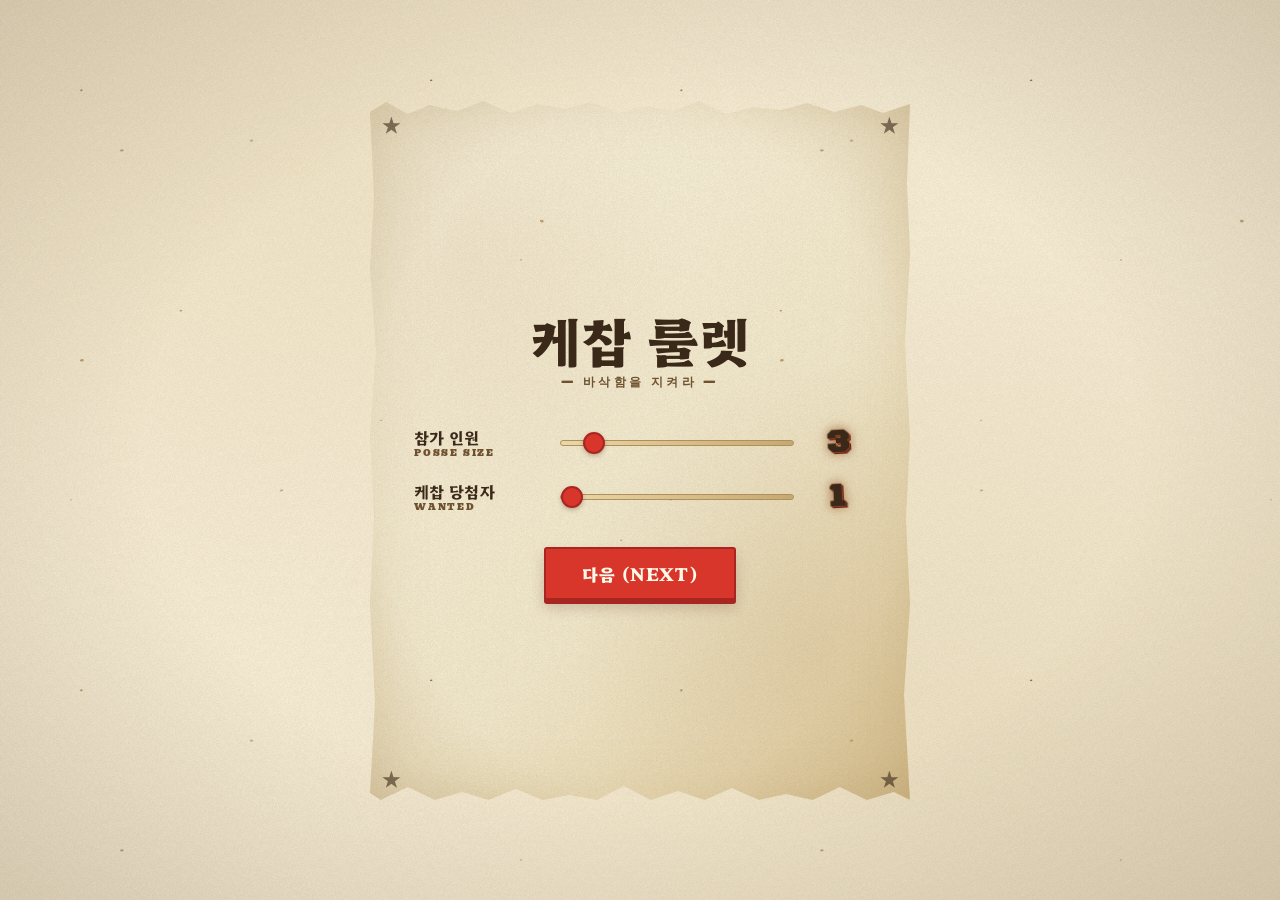
==== ketchup-roulette/index.html @ 36850fcb "Update tagline to 바삭함을 지켜라 Co-Authored-By: Claude Opus 4.7 (1M context) <noreply@anthropic.com>" ====
<!DOCTYPE html>
<html lang="ko">
<head>
<meta charset="UTF-8" />
<meta name="viewport" content="width=device-width, initial-scale=1.0" />
<title>케찹 룰렛</title>
<link rel="preconnect" href="https://fonts.googleapis.com">
<link rel="preconnect" href="https://fonts.gstatic.com" crossorigin>
<link href="https://fonts.googleapis.com/css2?family=Rye&family=Bevan&family=Black+Ops+One&family=Hahmlet:wght@500;600;700;800&family=Jua&display=swap" rel="stylesheet">
<link rel="stylesheet" href="style.css" />
</head>
<body>

<!-- 전체 화면 효과 오버레이 (어떤 화면에서든 위에 깔림) -->
<div class="bw-flash" id="bwFlash" aria-hidden="true"></div>
<div class="speed-lines" id="speedLines" aria-hidden="true"></div>
<div class="smoke-overlay" id="smokeOverlay" aria-hidden="true"></div>
<div class="dust-overlay" aria-hidden="true"></div>
<div class="sfx-text" id="sfxText" aria-hidden="true"></div>

<!-- 카메라 흔들림 wrapper -->
<div class="camera" id="camera">

<!-- ============== STAGE 1: TITLE / 설정 (식빵 안 보임) ============== -->
<section class="screen" id="screen-title" data-active="true">
  <div class="poster torn-poster">
    <div class="poster-corner tl">★</div>
    <div class="poster-corner tr">★</div>
    <div class="poster-corner bl">★</div>
    <div class="poster-corner br">★</div>

    <h1 class="brand-huge">케찹 룰렛</h1>
    <p class="title-tagline">— 바삭함을 지켜라 —</p>

    <div class="slider-row title-slider">
      <label>참가 인원<span class="en-sub">POSSE SIZE</span></label>
      <input type="range" id="countSlider" min="1" max="20" value="3" />
      <span class="count-value branded" id="countValue">3</span>
    </div>

    <div class="slider-row title-slider">
      <label>케찹 당첨자<span class="en-sub">WANTED</span></label>
      <input type="range" id="winnerSlider" min="1" max="20" value="1" />
      <span class="count-value branded" id="winnerValue">1</span>
    </div>

    <button class="next-btn" id="enterBtn">다음 (NEXT)</button>
  </div>
</section>

<!-- ============== STAGE 2: 멤버 엔트리 ============== -->
<section class="screen" id="screen-entry">
  <div class="poster torn-poster entry-poster">
    <div class="poster-corner tl">★</div>
    <div class="poster-corner tr">★</div>
    <div class="poster-corner bl">★</div>
    <div class="poster-corner br">★</div>

    <h2 class="brand">멤버 등록</h2>
    <p class="subtitle">— MEMBER ENTRY —</p>

    <!-- 멤버 슬롯 그리드 (식빵 형태 X, 깔끔한 슬롯) -->
    <div class="member-grid" id="memberGrid"></div>

    <!-- 격발 방식 토글 -->
    <div class="fire-mode">
      <div class="fire-mode-label">격발 방식</div>
      <div class="fire-mode-toggle" role="tablist">
        <button class="fire-mode-btn active" data-mode="single" role="tab" aria-selected="true">개별 격발</button>
        <button class="fire-mode-btn" data-mode="bulk" role="tab" aria-selected="false">일괄 격발</button>
      </div>
    </div>

    <div class="entry-actions">
      <button class="ghost-btn" id="backToTitleBtn">이전</button>
      <button class="bake-btn" id="bakeBtn">굽기 (SHOWDOWN)</button>
    </div>
  </div>
</section>

<!-- ============== SCREEN 2: READY (레버 줌인) ============== -->
<section class="screen" id="screen-ready">
  <div class="big-cue ready" id="readyCue">READY...</div>
  <div class="zoom-stage" id="readyStage">
    <div class="toaster-zoom" id="toasterZoom"></div>
  </div>
</section>

<!-- ============== SCREEN 3: GO/DRAW ============== -->
<section class="screen" id="screen-go">
  <div class="big-cue draw" id="goCue">DRAW!</div>
</section>

<!-- ============== SCREEN 4: ACTION (POV 결투) ============== -->
<section class="screen" id="screen-action">
  <!-- 카메라 wrapper: perspective + 횡이동 -->
  <div class="action-camera">
    <div class="action-scene" id="actionScene">
      <!-- 토스터 BACK 레이어 (슬롯 어두운 안쪽만, z-index 1) -->
      <div class="big-toaster-back" id="bigToasterBack"></div>
      <!-- 식빵 popup들 (z-index 2) -->
      <div class="bread-popups" id="breadPopups"></div>
      <!-- 토스터 FRONT 레이어 (본체+슬롯 hole, z-index 3) -->
      <div class="big-toaster-front" id="bigToasterFront"></div>
    </div>
  </div>

  <!-- 케찹총 (화면 하단 중앙 고정, 위로 사격) -->
  <div class="ketchup-fixed" id="ketchupFixed"></div>

  <!-- 발사 버튼 (우하단), 카운터 (좌하단) -->
  <button class="fire-btn" id="fireBtn">FIRE</button>
  <div class="action-counter" id="actionCounter">0 / 3</div>
</section>

<!-- ============== SCREEN 5: WANTED 포스터 ============== -->
<section class="screen" id="screen-result">
  <div class="wanted-poster torn-poster">
    <div class="poster-corner tl">★</div>
    <div class="poster-corner tr">★</div>
    <div class="poster-corner bl">★</div>
    <div class="poster-corner br">★</div>

    <h2 class="wanted-title">WANTED</h2>
    <p class="wanted-tagline">DEAD OR ALIVE</p>
    <div class="poster-star">★</div>

    <!-- 당첨자 빈티지 액자 -->
    <div class="winners-frame">
      <ul class="winner-list" id="winnerList"></ul>
    </div>

    <hr class="poster-line" />
    <p class="wanted-subtagline">ARMED AND COVERED IN KETCHUP</p>
    <hr class="poster-line" />

    <!-- 거대 REWARD -->
    <div class="reward-block">
      <div class="reward-amount">$1 BREAD</div>
      <div class="reward-label">CASH REWARD</div>
    </div>

    <p class="poster-foot">FOR THE CRIME OF BEING DELICIOUS</p>
  </div>

  <button class="restart-stamp" id="restartBtn">한 판 더</button>
</section>

</div><!-- /.camera -->

<script src="app.js"></script>
</body>
</html>
---- ketchup-roulette/style.css ----
/* =========================================================
   케찹 룰렛 — High Noon / 서부극 시네마틱
   ========================================================= */

:root {
  /* 밝은 빈티지 크림 팔레트 (Bright Vintage) */
  --paper:        #faf2dc;     /* 메인 배경 — 밝은 크림 */
  --paper-light:  #fdf8e7;     /* 카드 안쪽 더 밝게 */
  --paper-deep:   #ead7a8;     /* 종이 그림자 톤 */
  --paper-shadow: #c5a972;
  --paper-edge:   #b09058;

  --kraft:        #b08a52;
  --kraft-deep:   #7a5530;

  --ink:          #3a2818;     /* 진한 다크브라운 (타이포) */
  --ink-soft:     #6e5230;
  --ink-faded:    #9a8458;

  /* 녹슨 무쇠 (좀 더 밝게) */
  --iron:         #3a2a18;
  --iron-mid:     #5a4225;
  --iron-light:   #7a5e38;
  --iron-shine:   #a48648;
  --rust:         #b86528;
  --rust-deep:    #7e3e14;

  /* 케찹 — 선명한 살짝 바랜 빨강 */
  --ketchup:      #d8362a;
  --ketchup-deep: #a82622;
  --ketchup-shine:#e8483c;

  /* 그림자 / 라디우스 */
  --shadow:       0 14px 32px rgba(60, 40, 20, 0.28);
  --shadow-soft:  0 6px 14px rgba(60, 40, 20, 0.18);
  --radius:       6px;
}

* { box-sizing: border-box; }

html, body {
  margin: 0;
  padding: 0;
  height: 100%;
  background: var(--paper);
  color: var(--ink);
  font-family: "Hahmlet", "Bevan", "Jua", serif;
  font-weight: 600;
  overflow: hidden;
}
button { font-family: inherit; cursor: pointer; }
input  { font-family: inherit; }

/* =========================================================
   배경 — 빛바랜 종이 + 먼지 텍스처
   ========================================================= */

/* 배경 — 부드러운 미색 종이결 (노이즈 톤다운) */
body::before {
  content: '';
  position: fixed;
  inset: 0;
  pointer-events: none;
  z-index: 0;
  background-image:
    /* 부드러운 코너 색조 (살짝 따뜻한 그라디언트) */
    radial-gradient(ellipse at 25% 20%, rgba(196, 162, 100, 0.10) 0%, transparent 45%),
    radial-gradient(ellipse at 75% 80%, rgba(176, 140, 78, 0.12) 0%, transparent 50%),
    /* fine grain (아주 미세) */
    url("data:image/svg+xml;utf8,<svg xmlns='http://www.w3.org/2000/svg' viewBox='0 0 360 360'><filter id='n'><feTurbulence type='fractalNoise' baseFrequency='1.6' numOctaves='2' stitchTiles='stitch' seed='3'/><feColorMatrix values='0 0 0 0 0.30   0 0 0 0 0.22   0 0 0 0 0.10   0 0 0 0.18 0'/></filter><rect width='100%' height='100%' filter='url(%23n)'/></svg>");
  background-size: auto, auto, 360px 360px;
  opacity: 1;
  mix-blend-mode: multiply;
}


/* 비네팅 (모서리 살짝 어둠 — 부드럽게) */
body::after {
  content: '';
  position: fixed;
  inset: 0;
  pointer-events: none;
  z-index: 9997;
  background:
    radial-gradient(ellipse at center, transparent 55%, rgba(80, 55, 25, 0.18) 100%);
}

/* 먼지 입자 — 작고 듬성듬성, 유기적 곡선 블롭 */
/* 1차 레이어: 미세 입자 (총 7개, 블롭 ~2-3px 폭) */
.dust-overlay {
  position: fixed;
  inset: 0;
  pointer-events: none;
  z-index: 9996;
  background-image:
    url("data:image/svg+xml;utf8,<svg xmlns='http://www.w3.org/2000/svg' viewBox='0 0 600 600'><path d='M80,90 Q81.5,89 82.5,89.5 Q83,91 81.5,91.5 Q80,91 80,90 Z' fill='%23a07a3e' opacity='0.78'/><path d='M250,140 Q252,139 253.5,140.5 Q252.5,142 250.5,141.5 Q249,141 250,140 Z' fill='%238a6f3a' opacity='0.45'/><path d='M180,310 Q181.5,309.5 182.5,310.5 Q181.5,312 180,311.5 Q179,311 180,310 Z' fill='%23a07a3e' opacity='0.62'/><path d='M430,80 Q431.5,79 432.5,80 Q432,81.5 430.5,81 Q429.5,80.5 430,80 Z' fill='%237a5530' opacity='0.85'/><path d='M380,420 Q381.5,419 382.5,420 Q382,421.5 380.5,421 Q379,420.5 380,420 Z' fill='%238a6f3a' opacity='0.35'/><path d='M520,260 Q521,259 522,259.5 Q521.5,261 520.5,260.5 Q519.5,260 520,260 Z' fill='%23a07a3e' opacity='0.7'/><path d='M70,500 Q71,499 72,499.5 Q71.5,500.5 70.5,500.5 Q70,500 70,500 Z' fill='%237a5530' opacity='0.55'/></svg>");
  background-size: 600px 600px;
  opacity: 1;
  animation: dustDrift 28s linear infinite;
}
@keyframes dustDrift {
  from { background-position: 0 0; }
  to   { background-position: 600px 320px; }
}

/* 2차 레이어 — 살짝 큰 조각, 느리게 다른 방향 (총 5개, ~3-4px 폭) */
.dust-overlay::after {
  content: '';
  position: absolute;
  inset: 0;
  background-image:
    url("data:image/svg+xml;utf8,<svg xmlns='http://www.w3.org/2000/svg' viewBox='0 0 700 700'><path d='M120,150 Q122,148.5 124,150 Q123,152 121,151.5 Q120,151 120,150 Z' fill='%237a5530' opacity='0.5'/><path d='M540,220 Q542.5,219 544,221 Q543,223 541,222.5 Q539.5,221 540,220 Z' fill='%23a07a3e' opacity='0.7'/><path d='M280,490 Q282,488.5 283.5,490 Q282.5,492 280.5,491.5 Q279,491 280,490 Z' fill='%237a5530' opacity='0.4'/><path d='M620,540 Q621.5,539 622.5,540 Q622,541 620.5,541 Q620,540.5 620,540 Z' fill='%238a6f3a' opacity='0.6'/><path d='M80,360 Q82,358 84,360 Q83,362 81,361.5 Q79.5,360.5 80,360 Z' fill='%23a07a3e' opacity='0.78'/></svg>");
  background-size: 700px 700px;
  animation: dustDriftSlow 50s linear infinite;
  opacity: 0.9;
}
@keyframes dustDriftSlow {
  from { background-position: 0 0; }
  to   { background-position: -700px 420px; }
}

/* =========================================================
   카메라 흔들림 wrapper
   ========================================================= */
.camera {
  position: fixed;
  inset: 0;
  z-index: 1;
  overflow-y: auto;       /* 콘텐츠 길어지면 카메라 안에서 세로 스크롤 */
  overflow-x: hidden;
}
.camera.shake { animation: cameraShake 0.4s cubic-bezier(.36,.07,.19,.97); }
.camera.shake-strong { animation: cameraShake 0.7s cubic-bezier(.36,.07,.19,.97); }
@keyframes cameraShake {
  10%, 90% { transform: translate(-2px, 1px); }
  20%, 80% { transform: translate(4px, -2px); }
  30%, 50%, 70% { transform: translate(-8px, 2px); }
  40%, 60% { transform: translate(8px, -2px); }
}

/* =========================================================
   화면 효과 오버레이 — 흑백 플래시, 집중선, 연기
   ========================================================= */

/* 흑백 필터 (식빵 퓽 시 잠깐) */
.bw-flash {
  position: fixed;
  inset: 0;
  pointer-events: none;
  z-index: 9995;
  background: rgba(40, 25, 10, 0.0);
  backdrop-filter: saturate(1) contrast(1);
  transition: backdrop-filter .15s ease;
}
.bw-flash.active {
  backdrop-filter: saturate(0) contrast(1.4) brightness(0.85);
}

/* 집중선 (manga speed lines) */
.speed-lines {
  position: fixed;
  inset: 0;
  pointer-events: none;
  z-index: 9990;
  opacity: 0;
  background:
    repeating-conic-gradient(
      from 0deg at 50% 50%,
      rgba(40, 25, 10, 0.85) 0deg,
      rgba(40, 25, 10, 0.85) 1deg,
      transparent 1deg,
      transparent 8deg,
      rgba(40, 25, 10, 0.6) 8deg,
      rgba(40, 25, 10, 0.6) 9deg,
      transparent 9deg,
      transparent 16deg
    );
  -webkit-mask-image: radial-gradient(ellipse at center, transparent 22%, black 50%);
          mask-image: radial-gradient(ellipse at center, transparent 22%, black 50%);
}
.speed-lines.fire {
  animation: speedLinesFlash .35s ease-out;
}
@keyframes speedLinesFlash {
  0%   { opacity: 0; transform: scale(0.95); }
  20%  { opacity: 1; transform: scale(1); }
  100% { opacity: 0; transform: scale(1.05); }
}

/* SFX 텍스트 — 만화적 효과음 (한글/영문 둘 다) */
.sfx-text {
  position: fixed;
  top: 38%;
  left: 50%;
  transform: translate(-50%, -50%) scale(0) rotate(-12deg);
  font-family: "Hahmlet", "Bevan", "Rye", serif;
  font-weight: 900;
  font-size: 110px;
  color: var(--ketchup);
  text-shadow:
    4px 4px 0 var(--ink),
    8px 8px 0 var(--ketchup-deep);
  letter-spacing: 0.04em;
  z-index: 9994;
  pointer-events: none;
  opacity: 0;
  white-space: nowrap;
}
.sfx-text.fire {
  animation: sfxPop 0.8s cubic-bezier(.4, 1.6, .5, 1);
}
@keyframes sfxPop {
  0%   { opacity: 0; transform: translate(-50%, -50%) scale(0)   rotate(-15deg); }
  20%  { opacity: 1; transform: translate(-50%, -50%) scale(1.3) rotate(4deg); }
  60%  { opacity: 1; transform: translate(-50%, -50%) scale(1)   rotate(-2deg); }
  100% { opacity: 0; transform: translate(-50%, -50%) scale(1.2) rotate(2deg); }
}

/* 연기 (총구 발사 시) */
.smoke-overlay {
  position: fixed;
  top: 18%;
  left: 50%;
  width: 400px;
  height: 200px;
  margin-left: -200px;
  pointer-events: none;
  z-index: 9989;
  opacity: 0;
}
.smoke-overlay.fire {
  animation: smokeAnim 1.4s ease-out;
}
@keyframes smokeAnim {
  0%   { opacity: 0; transform: scale(0.4) translateY(0); filter: blur(2px); }
  20%  { opacity: 0.9; transform: scale(1) translateY(-10px); filter: blur(8px); }
  100% { opacity: 0; transform: scale(1.6) translateY(-60px); filter: blur(20px); }
}
.smoke-overlay::before,
.smoke-overlay::after {
  content: '';
  position: absolute;
  border-radius: 50%;
  background: radial-gradient(circle, rgba(232, 220, 195, 0.95) 0%, rgba(180, 160, 130, 0.6) 50%, transparent 75%);
}
.smoke-overlay::before {
  width: 220px; height: 160px;
  top: 10px; left: 80px;
}
.smoke-overlay::after {
  width: 180px; height: 140px;
  top: 30px; left: 20px;
  background: radial-gradient(circle, rgba(220, 205, 175, 0.8) 0%, rgba(160, 140, 110, 0.4) 50%, transparent 75%);
}

/* =========================================================
   화면 전환
   ========================================================= */
.screen {
  position: relative;
  min-height: 100%;
  width: 100%;
  display: none;
  flex-direction: column;
  align-items: center;
  justify-content: center;
  padding: 24px 16px;
  box-sizing: border-box;
}
.screen[data-active="true"] { display: flex; }

/* =========================================================
   TITLE 화면 — 밝은 빈티지 포스터 (3:4)
   ========================================================= */
.brand-huge {
  margin: 0 0 6px;
  font-family: "Hahmlet", "Bevan", "Rye", serif;
  font-weight: 800;
  font-size: clamp(36px, 7vw, 54px);
  letter-spacing: 0.02em;
  line-height: 1;
  color: var(--ink);
  text-align: center;
  text-transform: uppercase;
}
.title-tagline {
  margin: 0 0 32px;
  font-family: "Bevan", serif;
  font-size: 12px;
  letter-spacing: 0.3em;
  color: var(--ink-soft);
  text-align: center;
}
.title-slider {
  margin: 0 0 18px;
}

/* NEXT 버튼 (작고 심플) */
.next-btn {
  align-self: center;
  margin-top: 16px;
  background: var(--ketchup);
  color: #fdf8e7;
  border: 2px solid var(--ketchup-deep);
  border-radius: 3px;
  padding: 12px 36px;
  font-family: "Hahmlet", "Bevan", serif;
  font-weight: 800;
  font-size: 17px;
  letter-spacing: 0.08em;
  cursor: pointer;
  box-shadow:
    0 4px 0 var(--ketchup-deep),
    0 8px 14px rgba(80, 30, 20, 0.2);
  transition: transform .08s ease, box-shadow .08s ease;
}
.next-btn:hover { background: var(--ketchup-shine); }
.next-btn:active {
  transform: translateY(3px);
  box-shadow: 0 1px 0 var(--ketchup-deep), 0 2px 6px rgba(80, 30, 20, 0.3);
}

/* =========================================================
   포스터 카드 — 밝은 미색, 3:4 비율, 부드러운 종이결
   ========================================================= */
.poster,
.setup-card,
.wanted-poster {
  position: relative;
  /* 3:4 세로 비율 — 모바일/데스크톱 모두 비례 유지 */
  width: clamp(300px, 90vw, 540px);
  min-height: clamp(420px, 80vh, 700px);
  display: flex;
  flex-direction: column;
  justify-content: center;
  background:
    /* 가장자리 살짝 어둠 (vignette) */
    radial-gradient(ellipse at center, transparent 70%, rgba(150, 110, 50, 0.18) 100%),
    /* 종이 얼룩 (아주 부드럽게) */
    radial-gradient(ellipse at 18% 22%, rgba(176, 140, 78, 0.10) 0%, transparent 35%),
    radial-gradient(ellipse at 82% 78%, rgba(150, 110, 50, 0.12) 0%, transparent 38%),
    /* fine grain (아주 미세) */
    url("data:image/svg+xml;utf8,<svg xmlns='http://www.w3.org/2000/svg' viewBox='0 0 320 320'><filter id='n'><feTurbulence type='fractalNoise' baseFrequency='1.8' numOctaves='2' stitchTiles='stitch' seed='5'/><feColorMatrix values='0 0 0 0 0.30   0 0 0 0 0.22   0 0 0 0 0.10   0 0 0 0.22 0'/></filter><rect width='100%' height='100%' filter='url(%23n)'/></svg>"),
    /* 종이 베이스 — 밝은 크림 */
    linear-gradient(135deg, #fdf8e7 0%, #f5ecd0 60%, #e8d4a8 100%);
  background-size: auto, auto, auto, 320px 320px, auto;
  border: 3px double var(--paper-edge);
  border-radius: 3px;
  padding: 56px 44px 44px;  /* 여백 확장: 시각적 밀도 낮춤 */
  box-shadow:
    var(--shadow),
    inset 0 0 60px rgba(176, 144, 88, 0.18);
}

/* 찢어진 종이 모서리 — 위·아래·옆 모두 불규칙한 큰 zigzag */
.torn-poster {
  clip-path: polygon(
    /* 위 — 5~14px 불규칙 */
    0 12px, 3% 2px, 7% 14px, 11% 5px, 16% 11px, 21% 1px, 26% 13px, 31% 4px, 36% 9px, 41% 2px, 46% 13px, 51% 6px, 56% 11px, 61% 1px, 66% 14px, 71% 7px, 76% 10px, 81% 3px, 86% 12px, 91% 5px, 95% 13px, 100% 4px,
    /* 우 — 살짝 들쭉날쭉 */
    calc(100% - 3px) 12%, 100% 22%, calc(100% - 5px) 35%, 100% 48%, calc(100% - 4px) 60%, 100% 72%, calc(100% - 6px) 85%, 100% 100%,
    /* 아래 — 4~14px 불규칙 */
    97% calc(100% - 8px), 92% 100%, 87% calc(100% - 13px), 82% 100%, 77% calc(100% - 6px), 72% 100%, 67% calc(100% - 12px), 62% 100%, 57% calc(100% - 9px), 52% 100%, 47% calc(100% - 14px), 42% 100%, 37% calc(100% - 5px), 32% 100%, 27% calc(100% - 11px), 22% 100%, 17% calc(100% - 8px), 12% 100%, 7% calc(100% - 13px), 2% 100%, 0 calc(100% - 7px),
    /* 좌 — 살짝 들쭉날쭉 */
    5px 86%, 0 72%, 4px 60%, 0 48%, 6px 36%, 0 24%, 4px 14%
  );
  border: none;
  box-shadow:
    var(--shadow),
    inset 0 0 60px rgba(176, 144, 88, 0.22);
}

/* 카드 모서리 별 장식 */
.poster-corner {
  position: absolute;
  font-size: 18px;
  color: var(--ink);
  opacity: 0.6;
  font-family: serif;
}
.poster-corner.tl { top: 14px; left: 12px; }
.poster-corner.tr { top: 14px; right: 12px; }
.poster-corner.bl { bottom: 8px; left: 12px; }
.poster-corner.br { bottom: 8px; right: 12px; }

.brand {
  margin: 0 0 10px;
  font-family: "Hahmlet", "Bevan", "Rye", serif;
  font-weight: 800;
  font-size: clamp(26px, 4.5vw, 36px);
  letter-spacing: 0.02em;
  color: var(--ink);
  text-align: center;
  line-height: 1;
  text-transform: uppercase;
}
.brand-sub {
  font-size: 28px;
  display: block;
  letter-spacing: 0.08em;
}
.subtitle {
  text-align: center;
  margin: 0 0 20px;
  color: var(--ink-soft);
  font-size: 12px;
  font-family: "Bevan", serif;
  letter-spacing: 0.22em;
}

/* =========================================================
   슬라이더 — 큼직, 밝게
   ========================================================= */
.slider-row {
  display: grid;
  grid-template-columns: 130px 1fr 56px;
  align-items: center;
  gap: 14px;
  margin-bottom: 14px;
}
.slider-row label {
  font-family: "Hahmlet", "Bevan", serif;
  font-weight: 700;
  font-size: 16px;
  color: var(--ink);
  letter-spacing: 0.02em;
  line-height: 1.15;
}
.slider-row input[type="range"] {
  -webkit-appearance: none;
  appearance: none;
  height: 6px;
  background: linear-gradient(to right, var(--paper-deep) 0%, var(--paper-shadow) 100%);
  border-radius: 3px;
  outline: none;
  border: 1px solid var(--paper-edge);
}
.slider-row input[type="range"]::-webkit-slider-thumb {
  -webkit-appearance: none;
  appearance: none;
  width: 22px;
  height: 22px;
  border-radius: 50%;
  background: var(--ketchup);
  border: 2px solid var(--ketchup-deep);
  cursor: grab;
  box-shadow: 0 2px 4px rgba(80, 40, 20, 0.3);
}
.slider-row input[type="range"]::-webkit-slider-thumb:active { cursor: grabbing; }
.slider-row input[type="range"]::-moz-range-thumb {
  width: 22px;
  height: 22px;
  border-radius: 50%;
  background: var(--ketchup);
  border: 2px solid var(--ketchup-deep);
  cursor: grab;
}
.count-value {
  font-family: "Black Ops One", "Bevan", sans-serif;
  font-size: 32px;
  text-align: center;
  color: var(--ketchup-deep);
  letter-spacing: 0.04em;
}
/* 불도장 — 살짝 회전 + 검댕/그을음 효과 */
.count-value.branded {
  display: inline-block;
  color: var(--ink);
  text-shadow:
    0 0 8px rgba(168, 93, 40, 0.6),
    1px 1px 0 var(--ketchup-deep),
    2px 2px 0 var(--ink);
  transform: rotate(-3deg);
  filter: drop-shadow(0 0 6px rgba(110, 56, 18, 0.3));
}

/* 슬라이더 라벨 옆 영문 부제 */
.en-sub {
  display: block;
  font-family: "Bevan", serif;
  font-size: 9px;
  letter-spacing: 0.2em;
  color: var(--ink-soft);
  margin-top: 2px;
  font-weight: normal;
}

/* 엔트리 포스터 더 크게 (멤버 그리드 공간 확보) */
.entry-poster {
  width: min(640px, 94vw);
}

/* =========================================================
   멤버 슬롯 그리드 (Stage 2, 12명까지 4열 wrap, 깔끔한 슬롯)
   ========================================================= */
/* 멤버 그리드 — 가로로 긴 슬롯, 인원 많으면 행이 늘어남 */
.member-grid {
  display: grid;
  grid-template-columns: repeat(2, 1fr);  /* 데스크톱: 2열 (슬롯 가로로 길게) */
  gap: 10px;
  margin: 18px 0 24px;
  max-width: 100%;
}

/* 모바일: 1열 (가로로 더 긴 한 줄) */
@media (max-width: 520px) {
  .member-grid { grid-template-columns: 1fr; }
}

/* 모바일에서는 포스터 패딩 살짝 줄여서 공간 확보 */
@media (max-width: 480px) {
  .poster, .setup-card, .wanted-poster {
    padding: 40px 28px 32px;
  }
  .entry-actions {
    grid-template-columns: 1fr 1.5fr;
  }
}

/* 슬롯 — 가로 레이아웃 (No.X | 이름 입력 ____) */
.member-slot {
  position: relative;
  background:
    linear-gradient(135deg, rgba(253, 248, 231, 0.85), rgba(243, 224, 179, 0.7));
  border: 1.5px solid var(--paper-edge);
  border-radius: 3px;
  padding: 8px 14px;
  display: flex;
  flex-direction: row;
  align-items: center;
  gap: 12px;
  min-width: 0;
}
.member-slot .slot-no {
  font-family: "Black Ops One", sans-serif;
  font-size: 18px;
  color: var(--ink);
  letter-spacing: 0.04em;
  flex: 0 0 auto;
}
.member-slot .slot-name {
  flex: 1;
  background: transparent;
  border: none;
  border-bottom: 1.5px dashed var(--ink-faded);
  text-align: left;
  font-size: 17px;
  color: var(--ink);
  outline: none;
  font-family: "Hahmlet", "Jua", serif;
  font-weight: 700;
  padding: 4px 0;
  min-width: 0;
}
.member-slot .slot-name:focus {
  border-bottom-color: var(--ketchup);
}
.member-slot .slot-name::placeholder {
  color: rgba(58, 40, 24, 0.35);
  font-weight: 400;
}

/* =========================================================
   격발 방식 토글 (Stage 2)
   ========================================================= */
.fire-mode {
  margin: 8px 0 22px;
  text-align: center;
}
.fire-mode-label {
  font-family: "Bevan", serif;
  font-size: 13px;
  letter-spacing: 0.18em;
  color: var(--ink-soft);
  margin-bottom: 8px;
}
.fire-mode-toggle {
  display: inline-flex;
  border: 1.5px solid var(--ink);
  border-radius: 4px;
  overflow: hidden;
  background: rgba(40, 25, 10, 0.06);
}
.fire-mode-btn {
  display: flex;
  flex-direction: column;
  align-items: center;
  gap: 1px;
  padding: 7px 16px;
  background: transparent;
  border: none;
  color: var(--ink);
  cursor: pointer;
  transition: background .15s ease, color .15s ease;
  border-right: 1.5px solid var(--ink);
}
.fire-mode-btn:last-child { border-right: none; }
.fire-mode-btn .fmt-ko {
  font-family: "Hahmlet", serif;
  font-weight: 700;
  font-size: 13px;
  letter-spacing: 0.02em;
}
.fire-mode-btn .fmt-en {
  font-family: "Bevan", serif;
  font-size: 8px;
  letter-spacing: 0.16em;
  color: var(--ink-soft);
}
.fire-mode-btn:hover {
  background: rgba(40, 25, 10, 0.12);
}
.fire-mode-btn.active {
  background: var(--ketchup);
  color: #fdf8e7;
}
.fire-mode-btn.active .fmt-en {
  color: rgba(253, 248, 231, 0.85);
}

/* 화면 전환 — 부드러운 페이드 (선택적) */
.screen { transition: opacity .25s ease; }

/* =========================================================
   엔트리 액션 (이전 + 굽기)
   ========================================================= */
.entry-actions {
  display: grid;
  grid-template-columns: 1fr 2fr;
  gap: 12px;
}
.ghost-btn {
  background: transparent;
  color: var(--ink);
  border: 2px solid var(--ink);
  border-radius: 4px;
  font-family: "Hahmlet", serif;
  font-weight: 700;
  font-size: 16px;
  letter-spacing: 0.04em;
  padding: 14px 24px;
  cursor: pointer;
  transition: background .15s ease;
}
.ghost-btn:hover {
  background: rgba(40, 25, 10, 0.08);
}

/* 식빵 (미리보기 — 작은 사이즈) */
.bread-mini {
  position: relative;
  width: 56px;
  height: 78px;
  border-radius: 26px 26px 4px 4px;
  background: linear-gradient(
    to bottom,
    #dba560 0%,
    #f0d28a 30%,
    #f0d28a 70%,
    #8a5a30 100%);
  border: 2px solid #6e3812;
  display: flex;
  flex-direction: column;
  align-items: center;
  justify-content: center;
  box-shadow:
    inset -3px -4px 8px rgba(110, 56, 18, 0.5),
    inset 2px 2px 4px rgba(255, 220, 160, 0.5),
    0 4px 6px rgba(40,25,10,0.3);
  margin-bottom: -8px;
  z-index: 2;
}
.bread-no {
  font-family: "Black Ops One", sans-serif;
  font-size: 20px;
  color: var(--ink);
  letter-spacing: 0.08em;
  text-shadow:
    0 1px 0 rgba(255,210,138,0.4),
    0 0 6px rgba(110,56,18,0.5);
}
.bread-name-input {
  width: 50px;
  background: transparent;
  border: none;
  border-bottom: 1px dashed var(--ink);
  text-align: center;
  font-size: 11px;
  color: var(--ink);
  outline: none;
  font-family: inherit;
  font-weight: 700;
  padding: 0 0 1px;
}
.bread-name-input::placeholder { color: rgba(42, 26, 10, 0.4); }

/* =========================================================
   옵션 (한방 격발) — 큼직하게 강조
   ========================================================= */
.quick-mode {
  display: flex;
  align-items: center;
  gap: 8px;
  margin: 8px 0 22px;
  font-family: "Bevan", serif;
  font-size: 13px;
  color: var(--ink);
  letter-spacing: 0.1em;
  cursor: pointer;
  user-select: none;
}
.quick-mode input { accent-color: var(--ketchup); }

/* 강조된 큰 버전 */
.quick-mode.big {
  display: flex;
  align-items: center;
  gap: 14px;
  margin: 10px 0 24px;
  padding: 14px 18px;
  background: rgba(40, 25, 10, 0.06);
  border: 2px dashed var(--kraft-deep);
  border-radius: 4px;
  cursor: pointer;
}
.quick-mode.big input {
  width: 22px;
  height: 22px;
  accent-color: var(--ketchup);
  cursor: pointer;
}
.quick-mode.big .quick-text {
  font-family: "Rye", serif;
  font-size: 22px;
  color: var(--ketchup-deep);
  letter-spacing: 0.08em;
  flex: 0 0 auto;
}
.quick-mode.big .quick-sub {
  font-family: "Hahmlet", serif;
  font-weight: 700;
  font-size: 13px;
  color: var(--ink-soft);
  letter-spacing: 0.05em;
}

/* =========================================================
   버튼 (굽기 / 다시) — 깔끔하게
   ========================================================= */
.bake-btn {
  display: block;
  width: 100%;
  background: linear-gradient(180deg, var(--ketchup-shine) 0%, var(--ketchup) 60%, var(--ketchup-deep) 100%);
  color: #fdf8e7;
  border: 2px solid var(--ketchup-deep);
  border-radius: 4px;
  padding: 14px 24px;
  font-family: "Hahmlet", "Bevan", serif;
  font-weight: 800;
  font-size: 19px;
  letter-spacing: 0.06em;
  box-shadow:
    0 4px 0 var(--ketchup-deep),
    0 8px 18px rgba(80, 30, 20, 0.25),
    inset 0 2px 0 rgba(255,255,255,0.25);
  transition: transform .08s ease, box-shadow .08s ease;
}
.bake-btn:hover  { background: linear-gradient(180deg, var(--ketchup-shine) 0%, var(--ketchup-shine) 100%); }
.bake-btn:active {
  transform: translateY(3px);
  box-shadow:
    0 1px 0 var(--ketchup-deep),
    0 2px 8px rgba(80, 30, 20, 0.3),
    inset 0 2px 0 rgba(255,255,255,0.25);
}

/* =========================================================
   READY / DRAW 큰 텍스트
   ========================================================= */
.big-cue {
  position: absolute;
  top: 50%;
  left: 50%;
  transform: translate(-50%, -50%) scale(0);
  font-family: "Rye", serif;
  letter-spacing: 0.05em;
  z-index: 100;
  pointer-events: none;
  opacity: 0;
}
.big-cue.ready {
  font-size: 110px;
  color: var(--ink);
  text-shadow: 4px 4px 0 var(--ketchup), 8px 8px 0 var(--paper-shadow);
}
.big-cue.draw {
  font-size: 220px;
  color: var(--ketchup);
  text-shadow: 6px 6px 0 var(--ink), 12px 12px 0 var(--ketchup-deep);
}
.big-cue.show {
  animation: cuePop 0.8s cubic-bezier(.4, 1.6, .5, 1) forwards;
}
@keyframes cuePop {
  0%   { transform: translate(-50%, -50%) scale(0)   rotate(-12deg); opacity: 0; }
  25%  { transform: translate(-50%, -50%) scale(1.2) rotate(3deg);   opacity: 1; }
  60%  { transform: translate(-50%, -50%) scale(1)   rotate(0deg);   opacity: 1; }
  100% { transform: translate(-50%, -50%) scale(1.1) rotate(0deg);   opacity: 0; }
}
/* DRAW! 는 가로지르는 효과 */
.big-cue.draw.show {
  animation: drawSlash 0.9s cubic-bezier(.2, .8, .3, 1) forwards;
}
@keyframes drawSlash {
  0%   { transform: translate(-150%, -50%) scale(0.5) rotate(-15deg); opacity: 0; }
  25%  { transform: translate(-50%, -50%)  scale(1.3) rotate(0deg);   opacity: 1; }
  60%  { transform: translate(-50%, -50%)  scale(1)   rotate(0deg);   opacity: 1; }
  100% { transform: translate(150%, -50%)  scale(0.5) rotate(15deg);  opacity: 0; }
}

/* =========================================================
   READY 줌 스테이지
   ========================================================= */
.zoom-stage {
  position: relative;
  width: 100%;
  height: 100%;
  display: flex;
  align-items: center;
  justify-content: center;
  perspective: 1200px;
}
.toaster-zoom {
  transform: scale(1) rotateX(8deg);
  transform-origin: 75% 65%;  /* 측면 레버 */
  transition: transform 1s cubic-bezier(.5, 0, .4, 1);
}
.toaster-zoom.zoom-in {
  transform: scale(3) rotateX(8deg) translateX(-12%);
}

/* =========================================================
   ACTION 화면 — POV 결투 (큰 토스터 + 카메라 횡이동 + 식빵 위로 팝업)
   ========================================================= */
#screen-action {
  position: fixed;
  inset: 0;
  min-height: 0;
  perspective: 1400px;
  perspective-origin: 50% 80%;
  overflow: hidden;
  align-items: stretch;
  justify-content: stretch;
  padding: 0;
}

.action-camera {
  position: absolute;
  inset: 0;
  overflow: hidden;
}

/* 무대: rotateX(POV)+translateX(camera pan) */
/* bottom -62vh: 토스터를 살짝 더 아래로, 슬롯이 화면 하단부에 자연스럽게 걸침 */
.action-scene {
  position: absolute;
  bottom: -62vh;
  left: 0;
  width: max-content;
  transform: rotateX(22deg) translateX(0);
  transform-style: preserve-3d;
  transform-origin: bottom center;
  transition: transform .85s cubic-bezier(.4, 0, .2, 1);
  will-change: transform;
}

/* Quick Draw 모드 — 트랜지션 짧게 (rapid fire 느낌) */
.action-scene.quick-draw {
  transition: transform .18s cubic-bezier(.5, 0, .5, 1);
}
.action-scene.quick-draw .bread-popup {
  transition: transform .2s cubic-bezier(.3, 1.4, .35, 1), opacity .15s ease;
}
.action-scene.quick-draw .bread-popup.fall {
  transition: transform .2s cubic-bezier(.55, 0, .9, .55), opacity .15s ease;
}

/* 토스터 BACK 레이어 — 슬롯 안쪽 (식빵 뒤, z-index 1) */
.big-toaster-back {
  position: absolute;
  bottom: 0;
  left: 0;
  z-index: 1;
}
.big-toaster-back svg { display: block; }

/* 식빵 popup 묶음 — back과 front 사이 (z-index 2) */
.bread-popups {
  position: absolute;
  inset: 0;
  pointer-events: none;
  z-index: 2;
}

/* 토스터 FRONT 레이어 — 본체+디테일 (식빵 앞, z-index 3) */
/* 슬롯 위치는 evenodd hole로 뚫려있어 식빵이 슬롯에서 보임 */
.big-toaster-front {
  position: absolute;
  bottom: 0;
  left: 0;
  z-index: 3;
  filter: drop-shadow(0 18px 24px rgba(40, 25, 10, 0.4));
  pointer-events: none;
}
.big-toaster-front svg { display: block; }

/* 개별 식빵 (각 슬롯 위치) */
.bread-popup {
  position: absolute;
  bottom: 290px;
  width: 290px;
  margin-left: -145px;
  height: 380px;
  /* M 아치 모양 클리핑 — 바닥 꼭짓점 둥글게 */
  clip-path: polygon(
    0% 35%, 1% 22%, 4% 13%, 8% 8%, 15% 5.4%,
    23% 3%, 32% 2%, 42% 3%, 50% 3.5%,
    58% 3%, 68% 2%, 77% 3%, 85% 5.4%,
    92% 8%, 96% 13%, 99% 22%, 100% 35%,
    100% 95%, 99% 98%, 96% 100%,
    4% 100%, 1% 98%, 0% 95%
  );
  display: block;
  /* 초기엔 토스터 본체에 박혀있음 (z-index가 토스터보다 뒤라 가려짐) */
  transform: translateY(60px);
  opacity: 1;
  transition:
    transform .65s cubic-bezier(.2, 1.45, .35, 1),
    opacity .3s ease;
  z-index: 3;
}

/* 떠 있는 느낌의 부드러운 그림자 — clip-path 모양을 따라감 */
.bread-popup-wrap,
.bread-popup {
  filter: drop-shadow(0 18px 16px rgba(40, 25, 10, 0.4));
}

/* SVG 식빵 (모양 + crust + 구운 자국 + 노이즈) */
.bread-bg {
  position: absolute;
  inset: 0;
  width: 100%;
  height: 100%;
  pointer-events: none;
  z-index: 0;
  /* 살짝 대비만, 너무 어둡지 않게 */
  filter: contrast(1.04);
}

/* 텍스트 wrapper — 빵 본체(크라운 아래) 중심에 정렬 */
.bread-text {
  position: absolute;
  top: 15%;          /* 크라운 영역만큼 offset → 본체 한가운데 정렬 */
  bottom: 0;
  left: 0;
  right: 0;
  display: flex;
  flex-direction: column;
  align-items: center;
  justify-content: center;
  z-index: 2;
  pointer-events: none;
}
/* 팝업: 화면 위쪽까지 푱! 슬롯에서 솟아오름 */
.bread-popup.popped {
  transform: translateY(-740px);
  opacity: 1;
}
/* 떨어짐: ease-in (가속도 강) */
.bread-popup.fall {
  transition: transform .7s cubic-bezier(.55, 0, .9, .55), opacity .3s ease;
  transform: translateY(60px);
  opacity: 0;
}

.bread-popup .bread-no {
  font-family: "Black Ops One", sans-serif;
  font-size: 42px;
  letter-spacing: 0.06em;
  margin-bottom: 12px;
  color: var(--ink);
  text-shadow: 0 0 14px rgba(110,56,18,0.5);
  position: relative;
  z-index: 1;            /* 케찹(z 5) 아래 — multiply로 어둡게 비침 */
}
.bread-popup .bread-name {
  font-family: "Hahmlet", serif;
  font-weight: 800;
  font-size: 40px;
  color: var(--ink);
  text-align: center;
  max-width: 240px;
  white-space: nowrap;
  overflow: hidden;
  text-overflow: ellipsis;
  letter-spacing: 0.02em;
  position: relative;
  z-index: 1;
}

/* 케찹 스플래시 — 식빵 정중앙 */
.bread-popup .splash {
  position: absolute;
  inset: 0;
  pointer-events: none;
  opacity: 0;
  transform: scale(0.15) rotate(-8deg);
  transition: opacity .12s ease;
  mix-blend-mode: multiply;
  z-index: 5;
}
/* 팡! — 0.2s 짧고 강한 polynomial overshoot */
.bread-popup.hit .splash {
  opacity: 1;
  transform: scale(1) rotate(0deg);
  transition:
    opacity .12s ease,
    transform .22s cubic-bezier(.3, 1.9, .4, 1);
}

/* 명중 식빵은 떨어질 때 함께 천천히 페이드 */
.bread-popup.hit.fall {
  transition: transform 1.1s cubic-bezier(.3, 0, .5, .8), opacity .8s ease;
  opacity: 0;
  transform: translateY(120px);
}

/* 케찹총 — FPS 스타일 (총구만 보임, 더 큼) */
.ketchup-fixed {
  position: fixed;
  left: 50%;
  bottom: -240px;       /* 본체 대부분 화면 밖 */
  transform: translateX(-50%);
  width: 290px;
  height: 360px;
  z-index: 10;
  filter: drop-shadow(0 -10px 20px rgba(40,25,10,0.6));
  transition: transform .12s ease;
}
.ketchup-fixed.shoot {
  animation: gunShoot .35s cubic-bezier(.5, 1.6, .5, 1);
}
@keyframes gunShoot {
  0%   { transform: translateX(-50%) translateY(0) scale(1); }
  25%  { transform: translateX(-50%) translateY(10px) scale(0.95, 1.08); }
  100% { transform: translateX(-50%) translateY(0) scale(1); }
}

/* 모바일 — 비례 줄여도 토스터·식빵 스케일 유지 */
@media (max-width: 520px) {
  .bread-popup {
    width: 220px;
    margin-left: -110px;
    height: 290px;
    bottom: 230px;
    border-radius: 60px 60px 14px 14px;
  }
  .bread-popup .bread-no { font-size: 32px; }
  .bread-popup .bread-name { font-size: 30px; max-width: 180px; }
  .bread-popup.popped { transform: translateY(-610px); }
  .ketchup-fixed { width: 220px; height: 280px; bottom: -180px; }
  .action-scene { bottom: -62vh; }
}

/* =========================================================
   액션 화면 발사 버튼 / 카운터
   ========================================================= */
.fire-btn {
  position: fixed;
  right: 24px;
  bottom: 24px;
  background:
    linear-gradient(180deg, var(--ketchup-shine) 0%, var(--ketchup) 50%, var(--ketchup-deep) 100%);
  color: #fff8e8;
  border: 3px solid var(--ink);
  border-radius: 4px;
  padding: 14px 32px;
  font-family: "Rye", serif;
  font-size: 22px;
  letter-spacing: 0.12em;
  z-index: 20;
  text-shadow: 2px 2px 0 var(--ketchup-deep);
  box-shadow:
    0 5px 0 var(--ink),
    0 10px 18px rgba(40,25,10,0.5),
    inset 0 2px 0 rgba(255,255,255,0.25);
  transition: transform .08s ease, box-shadow .08s ease;
}
.fire-btn:hover  { background: linear-gradient(180deg, var(--ketchup-shine), var(--ketchup-shine)); }
.fire-btn:active {
  transform: translateY(3px);
  box-shadow: 0 2px 0 var(--ink), 0 4px 8px rgba(40,25,10,0.5);
}
.fire-btn:disabled {
  background: linear-gradient(180deg, var(--paper-deep), var(--kraft));
  color: var(--ink-faded);
  border-color: var(--kraft-deep);
  box-shadow: 0 5px 0 var(--kraft-deep);
  cursor: not-allowed;
  text-shadow: none;
}

.action-counter {
  position: fixed;
  left: 24px;
  bottom: 24px;
  font-family: "Black Ops One", sans-serif;
  font-size: 28px;
  color: var(--ink);
  letter-spacing: 0.12em;
  background: rgba(243, 224, 179, 0.92);
  padding: 6px 16px;
  border: 2px solid var(--kraft-deep);
  border-radius: 2px;
  z-index: 20;
}

/* =========================================================
   WANTED 포스터 (RESULT) — 빈티지 현상수배 (이미지 38 참고)
   타이포 극단 대비 + 빽빽한 밀도 + 빈티지 질감
   ========================================================= */
.wanted-poster {
  text-align: center;
  padding: 22px 28px 18px;        /* 밀도 극대화 */
}

/* WANTED — 단순한 슬랩세리프 (Bevan), 폰트 사이즈 캡 */
.wanted-title {
  margin: 26px 0 2px;
  font-family: "Bevan", serif;
  font-size: clamp(48px, 12vw, 72px);
  color: var(--ink);
  letter-spacing: 0.02em;
  line-height: 0.9;
  text-align: center;
  text-indent: 0.02em;
}

/* DEAD OR ALIVE — 작은 보조 (강조 안 됨) */
.wanted-tagline {
  margin: 8px 0 12px;
  font-family: "Bevan", serif;
  font-size: 14px;
  color: var(--ink);
  letter-spacing: 0.2em;
  text-align: center;
  line-height: 1;
}

/* 별 디바이더 */
.poster-star {
  font-size: 18px;
  color: var(--ink);
  text-align: center;
  margin: 14px 0 10px;
  letter-spacing: 0;
}

/* 당첨자 빈티지 액자 */
.winners-frame {
  position: relative;
  margin: 14px 0;
  padding: 8px;
  border: 3px double var(--ink);
}

/* ARMED AND COVERED IN KETCHUP — 이중선 사이 아주 작은 텍스트 */
.poster-line {
  border: none;
  border-top: 2px solid var(--ink);
  margin: 8px 0;
  height: 0;
}
.wanted-subtagline {
  margin: 6px 0;
  font-family: "Bevan", serif;
  font-size: 9px;
  color: var(--ink);
  letter-spacing: 0.18em;
  text-align: center;
  line-height: 1;
}

/* REWARD 블록 — 큰 금액 (강조) + 작은 라벨 */
.reward-block {
  margin: 14px 0 10px;
  text-align: center;
  line-height: 1;
}
.reward-amount {
  font-family: "Bevan", serif;
  font-size: clamp(26px, 5.5vw, 36px);
  color: var(--ink);
  letter-spacing: 0.04em;
  text-align: center;
  text-indent: 0.04em;
  line-height: 0.95;
  margin: 0;
}
.reward-label {
  font-family: "Bevan", serif;
  font-size: 11px;
  color: var(--ink-soft);
  letter-spacing: 0.32em;
  margin-top: 6px;
}

/* 하단 아주 작은 보조 문구 */
.poster-foot {
  margin: 14px 0 10px;
  font-family: "Bevan", serif;
  font-size: 8px;
  color: var(--ink-soft);
  letter-spacing: 0.22em;
  text-align: center;
  border-top: 1px dashed var(--ink-soft);
  border-bottom: 1px dashed var(--ink-soft);
  padding: 5px 0;
}

/* 한 판 더 버튼 — 도장 스타일 (살짝 회전, 빨강 더블 보더) */
/* 결과 화면: 포스터 + 버튼 세로 배치 */
#screen-result {
  flex-direction: column;
  gap: 18px;
}

.restart-stamp {
  display: inline-block;
  margin: 4px auto;
  padding: 12px 40px;
  background: rgba(216, 54, 42, 0.04);
  color: var(--ketchup);
  border: 4px double var(--ketchup);
  font-family: "Bevan", "Hahmlet", serif;
  font-weight: 800;
  font-size: 22px;
  letter-spacing: 0.15em;
  text-transform: uppercase;
  cursor: pointer;
  transform: rotate(-3deg);
  box-shadow:
    3px 3px 0 rgba(216, 54, 42, 0.18),
    inset 0 0 0 2px rgba(216, 54, 42, 0.1);
  transition: transform .15s ease, background .15s ease;
}
.restart-stamp:hover {
  transform: rotate(0deg) scale(1.04);
  background: rgba(216, 54, 42, 0.12);
}
.restart-stamp:active {
  transform: rotate(-1deg) scale(0.98);
}
.wanted-sub {
  margin: 0 0 18px;
  font-family: "Bevan", serif;
  font-size: 12px;
  color: var(--ink-soft);
  letter-spacing: 0.22em;
}
.winner-list {
  list-style: none;
  margin: 0;
  padding: 4px;
  display: grid;
  grid-template-columns: repeat(auto-fit, minmax(140px, 1fr));
  gap: 14px;
  justify-items: center;
  border: none;
}
.winner-list li {
  display: flex;
  flex-direction: column;
  align-items: center;
  gap: 8px;
  background: transparent;
  border: none;
  padding: 0;
  width: 100%;
  max-width: 200px;
}

/* 케찹 식빵 mugshot — 흰 배경 없이 종이 위에 직접 (현상수배 일러스트처럼) */
.mugshot {
  width: 100%;
  aspect-ratio: 100 / 130;
  flex: 0 0 auto;
  background: transparent;
  border: none;
  padding: 0;
  display: flex;
  align-items: center;
  justify-content: center;
  filter: drop-shadow(2px 3px 2px rgba(40, 25, 10, 0.25));
}
.mugshot svg { display: block; width: 100%; height: 100%; }

/* 이름 라벨 — 검정 배경 단순 카드 */
.winner-info {
  display: flex;
  flex-direction: column;
  align-items: center;
  gap: 3px;
  background: var(--ink);
  color: var(--paper-light);
  padding: 6px 14px;
  width: 100%;
  text-align: center;
}

.winner-list .winner-no {
  font-family: "Bevan", "Black Ops One", serif;
  font-size: 14px;
  color: var(--ketchup-shine);
  letter-spacing: 0.06em;
  line-height: 1;
}
.winner-list .winner-name {
  font-family: "Hahmlet", serif;
  font-weight: 800;
  font-size: 18px;
  letter-spacing: 0.02em;
  color: var(--paper-light);
  line-height: 1.1;
  max-width: 100%;
  overflow: hidden;
  text-overflow: ellipsis;
  white-space: nowrap;
}

/* 당첨자 없음 케이스 */
.winner-list .no-winner {
  grid-column: 1 / -1;
  background: transparent;
  padding: 12px;
}
.winner-list .no-winner .winner-name {
  color: var(--ink-soft);
  font-size: 13px;
  letter-spacing: 0.18em;
}
.wanted-bottom {
  margin: 18px 0;
  font-family: "Bevan", serif;
  font-size: 14px;
  color: var(--ink-soft);
  letter-spacing: 0.18em;
  text-align: center;
}
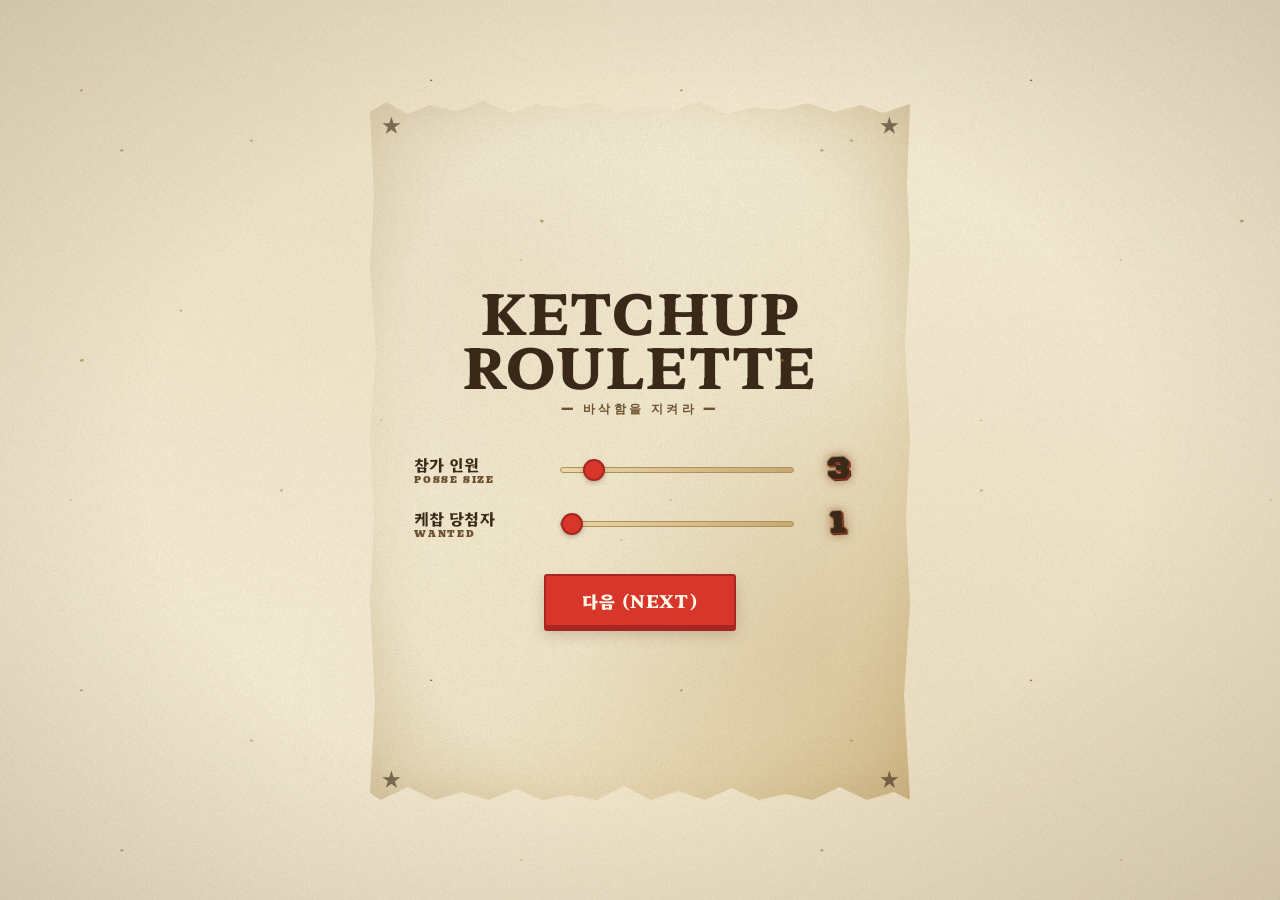
==== commit f8ace184: "Use English title KETCHUP ROULETTE 브라우저 탭과 타이틀 헤딩을 KETCHUP ROULETTE으로.  Co-Authored-By: Claude Opus " ====
--- a/ketchup-roulette/index.html
+++ b/ketchup-roulette/index.html
@@ -3,7 +3,7 @@
 <head>
 <meta charset="UTF-8" />
 <meta name="viewport" content="width=device-width, initial-scale=1.0" />
-<title>케찹 룰렛</title>
+<title>KETCHUP ROULETTE</title>
 <link rel="preconnect" href="https://fonts.googleapis.com">
 <link rel="preconnect" href="https://fonts.gstatic.com" crossorigin>
 <link href="https://fonts.googleapis.com/css2?family=Rye&family=Bevan&family=Black+Ops+One&family=Hahmlet:wght@500;600;700;800&family=Jua&display=swap" rel="stylesheet">
@@ -29,7 +29,7 @@
     <div class="poster-corner bl">★</div>
     <div class="poster-corner br">★</div>
 
-    <h1 class="brand-huge">케찹 룰렛</h1>
+    <h1 class="brand-huge">KETCHUP ROULETTE</h1>
     <p class="title-tagline">— 바삭함을 지켜라 —</p>
 
     <div class="slider-row title-slider">
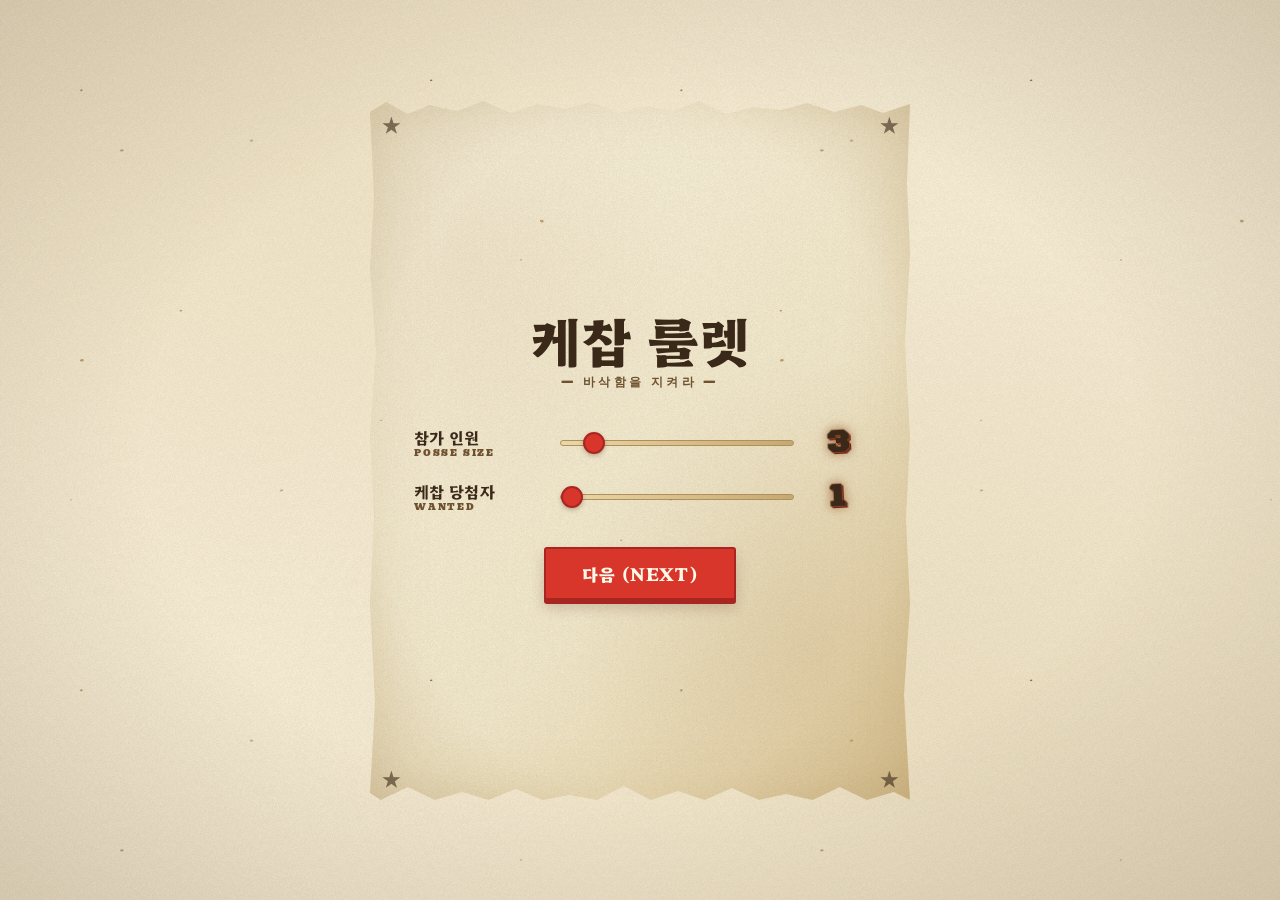
==== commit c88ea175: "Revert title heading to 케찹 룰렛 H1 타이틀은 한글 유지 (탭 타이틀만 KETCHUP ROULETTE로 둠).  Co-Authored-By: Claude Op" ====
--- a/ketchup-roulette/index.html
+++ b/ketchup-roulette/index.html
@@ -29,7 +29,7 @@
     <div class="poster-corner bl">★</div>
     <div class="poster-corner br">★</div>
 
-    <h1 class="brand-huge">KETCHUP ROULETTE</h1>
+    <h1 class="brand-huge">케찹 룰렛</h1>
     <p class="title-tagline">— 바삭함을 지켜라 —</p>
 
     <div class="slider-row title-slider">
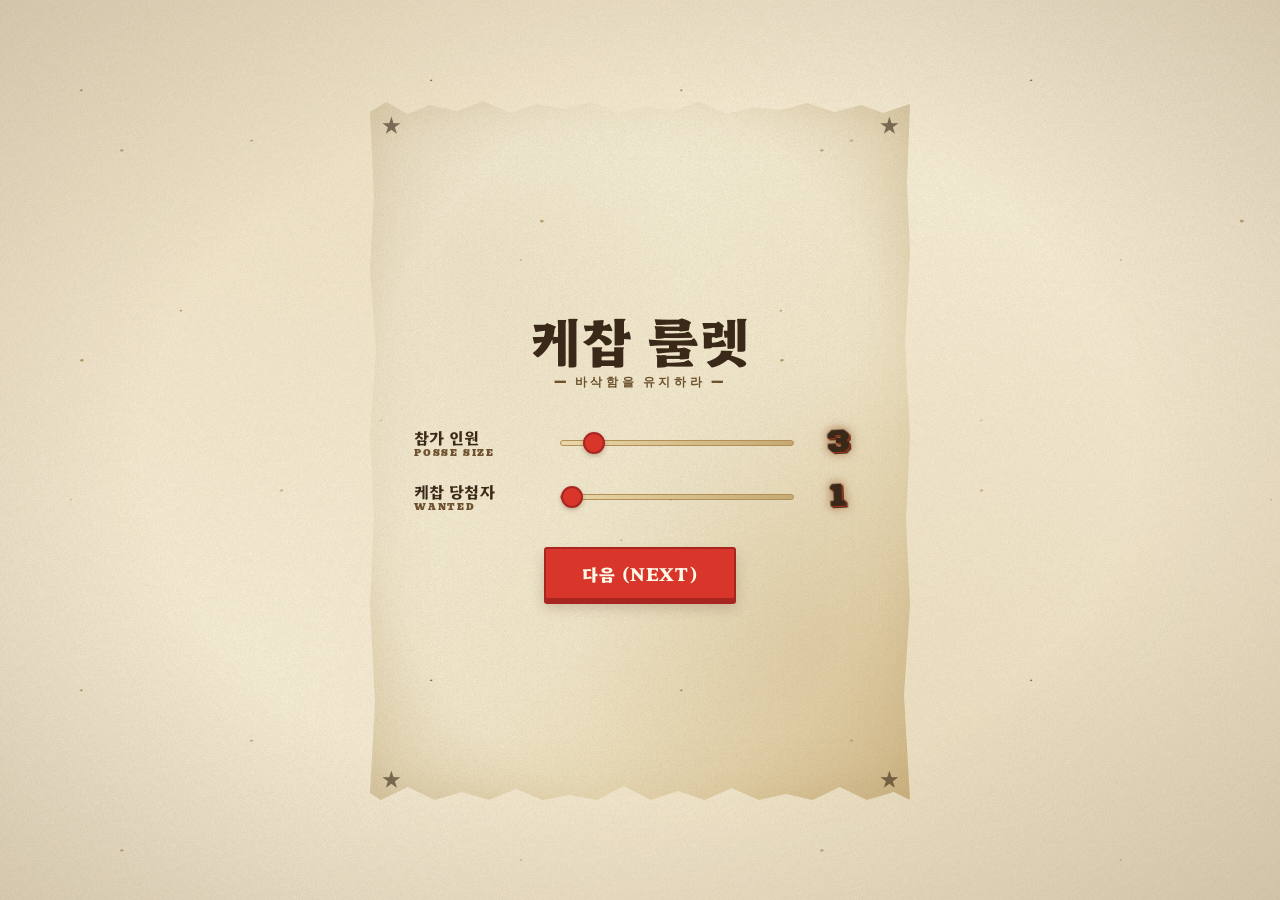
==== commit aff26e53: "Update tagline 지켜라 → 유지하라 Co-Authored-By: Claude Opus 4.7 (1M context) <noreply@anthropic.com>" ====
--- a/ketchup-roulette/index.html
+++ b/ketchup-roulette/index.html
@@ -30,7 +30,7 @@
     <div class="poster-corner br">★</div>
 
     <h1 class="brand-huge">케찹 룰렛</h1>
-    <p class="title-tagline">— 바삭함을 지켜라 —</p>
+    <p class="title-tagline">— 바삭함을 유지하라 —</p>
 
     <div class="slider-row title-slider">
       <label>참가 인원<span class="en-sub">POSSE SIZE</span></label>
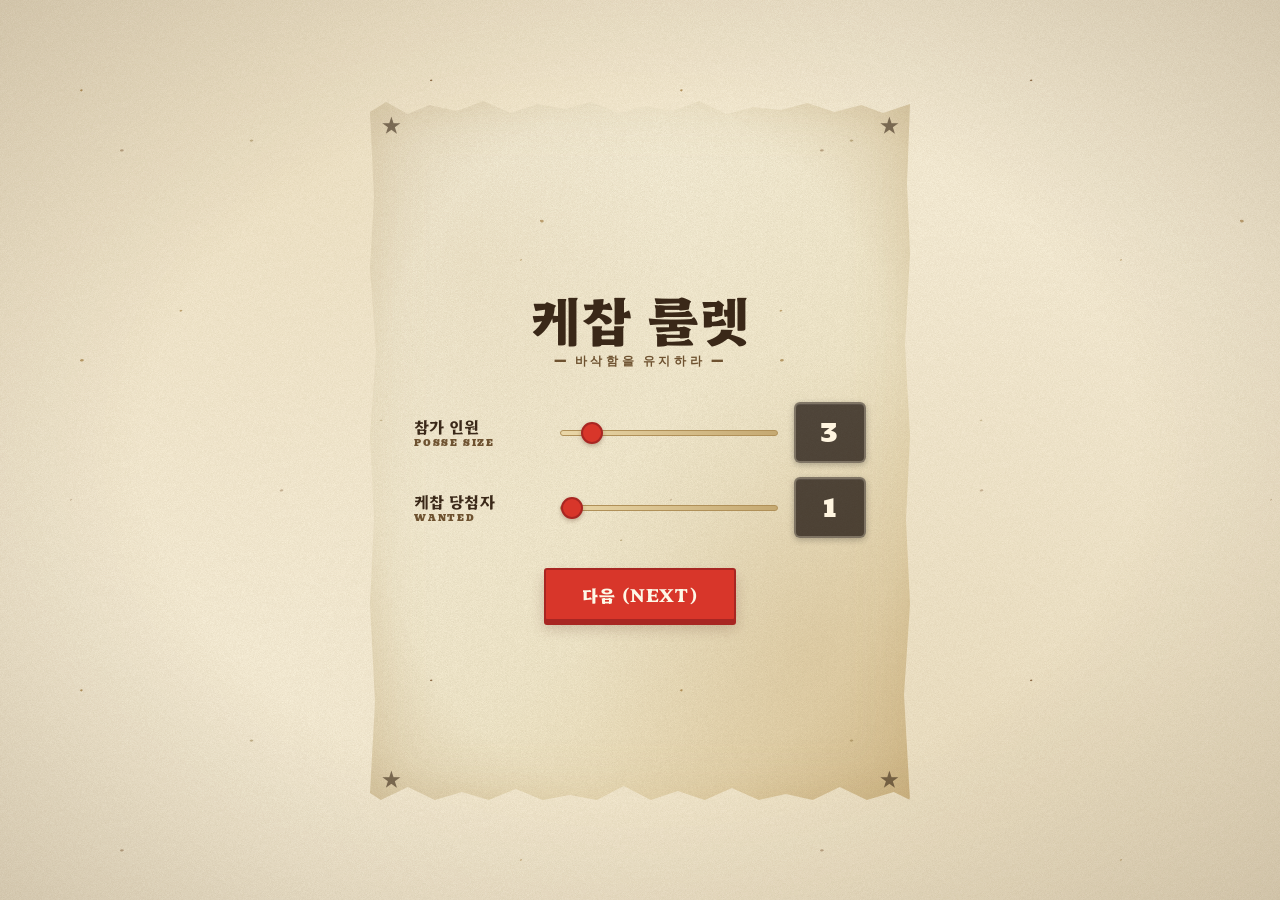
==== commit 31d72da0: "모바일 우선 + 입력/UX 개선: 슬라이더 옆 숫자→어두운 반투명 input number(양방향 동기화) / 사선 분할 SVG로 교체(viewport 비율 무관 polygon 경계" ====
--- a/ketchup-roulette/index.html
+++ b/ketchup-roulette/index.html
@@ -35,13 +35,13 @@
     <div class="slider-row title-slider">
       <label>참가 인원<span class="en-sub">POSSE SIZE</span></label>
       <input type="range" id="countSlider" min="1" max="20" value="3" />
-      <span class="count-value branded" id="countValue">3</span>
+      <input type="number" class="count-value branded" id="countValue" min="1" max="20" value="3" inputmode="numeric" pattern="[0-9]*" />
     </div>
 
     <div class="slider-row title-slider">
       <label>케찹 당첨자<span class="en-sub">WANTED</span></label>
       <input type="range" id="winnerSlider" min="1" max="20" value="1" />
-      <span class="count-value branded" id="winnerValue">1</span>
+      <input type="number" class="count-value branded" id="winnerValue" min="1" max="20" value="1" inputmode="numeric" pattern="[0-9]*" />
     </div>
 
     <button class="next-btn" id="enterBtn">다음 (NEXT)</button>
@@ -78,20 +78,42 @@
   </div>
 </section>
 
-<!-- ============== SCREEN 2: READY (레버 줌인) ============== -->
+<!-- ============== SCREEN 2: 만화 컷신 (사선 2분할) ============== -->
 <section class="screen" id="screen-ready">
-  <div class="big-cue ready" id="readyCue">READY...</div>
-  <div class="zoom-stage" id="readyStage">
-    <div class="toaster-zoom" id="toasterZoom"></div>
+  <div class="comic-split">
+    <!-- 좌상단 패널: 토스트기 레버 '찰칵' -->
+    <div class="comic-panel panel-tl">
+      <div class="panel-bg tl"></div>
+      <div class="action-lines"></div>
+      <div class="lever-closeup" id="leverCloseup"></div>
+      <div class="comic-dust">
+        <span class="dust d1"></span>
+        <span class="dust d2"></span>
+        <span class="dust d3"></span>
+        <span class="dust d4"></span>
+        <span class="dust d5"></span>
+        <span class="dust d6"></span>
+      </div>
+    </div>
+
+    <!-- 우하단 패널: 케찹통 360° 스핀 -->
+    <div class="comic-panel panel-br">
+      <div class="panel-bg br"></div>
+      <div class="speed-arcs"></div>
+      <div class="bottle-spin" id="bottleSpin"></div>
+    </div>
+
+    <!-- 사선 분할 라인 (polygon 경계와 정확히 일치 — preserveAspectRatio=none) -->
+    <svg class="diagonal-svg" preserveAspectRatio="none" viewBox="0 0 100 100" aria-hidden="true">
+      <line x1="0" y1="68" x2="100" y2="32" stroke="#1a0a08" stroke-width="3" stroke-linecap="round" vector-effect="non-scaling-stroke"/>
+    </svg>
+
+    <!-- 마무리 플래시 -->
+    <div class="comic-flash" id="comicFlash"></div>
   </div>
 </section>
 
-<!-- ============== SCREEN 3: GO/DRAW ============== -->
-<section class="screen" id="screen-go">
-  <div class="big-cue draw" id="goCue">DRAW!</div>
-</section>
-
-<!-- ============== SCREEN 4: ACTION (POV 결투) ============== -->
+<!-- ============== SCREEN 3: ACTION (POV 결투) ============== -->
 <section class="screen" id="screen-action">
   <!-- 카메라 wrapper: perspective + 횡이동 -->
   <div class="action-camera">
@@ -122,7 +144,11 @@
     <div class="poster-corner br">★</div>
 
     <h2 class="wanted-title">WANTED</h2>
-    <p class="wanted-tagline">DEAD OR ALIVE</p>
+    <p class="wanted-tagline">
+      <span class="word-wet">WET</span>
+      <span class="word-or">or</span>
+      <span class="word-crispy">CRISPY</span>
+    </p>
     <div class="poster-star">★</div>
 
     <!-- 당첨자 빈티지 액자 -->
@@ -134,13 +160,13 @@
     <p class="wanted-subtagline">ARMED AND COVERED IN KETCHUP</p>
     <hr class="poster-line" />
 
-    <!-- 거대 REWARD -->
+    <!-- 미션 -->
     <div class="reward-block">
-      <div class="reward-amount">$1 BREAD</div>
-      <div class="reward-label">CASH REWARD</div>
+      <div class="reward-label">SAVE THE</div>
+      <div class="reward-amount">CRISPINESS</div>
     </div>
 
-    <p class="poster-foot">FOR THE CRIME OF BEING DELICIOUS</p>
+    <p class="poster-foot">WANTED: THE GOLDEN TOAST</p>
   </div>
 
   <button class="restart-stamp" id="restartBtn">한 판 더</button>
--- a/ketchup-roulette/style.css
+++ b/ketchup-roulette/style.css
@@ -179,18 +179,18 @@
           mask-image: radial-gradient(ellipse at center, transparent 22%, black 50%);
 }
 .speed-lines.fire {
-  animation: speedLinesFlash .35s ease-out;
+  animation: speedLinesFlash .42s ease-out;
 }
 @keyframes speedLinesFlash {
-  0%   { opacity: 0; transform: scale(0.95); }
-  20%  { opacity: 1; transform: scale(1); }
+  0%   { opacity: 0; transform: scale(0.96); }
+  25%  { opacity: 0.45; transform: scale(1); }
   100% { opacity: 0; transform: scale(1.05); }
 }
 
 /* SFX 텍스트 — 만화적 효과음 (한글/영문 둘 다) */
 .sfx-text {
   position: fixed;
-  top: 38%;
+  top: 46%;
   left: 50%;
   transform: translate(-50%, -50%) scale(0) rotate(-12deg);
   font-family: "Hahmlet", "Bevan", "Rye", serif;
@@ -413,10 +413,16 @@
    ========================================================= */
 .slider-row {
   display: grid;
-  grid-template-columns: 130px 1fr 56px;
+  grid-template-columns: minmax(110px, 130px) 1fr 72px;
   align-items: center;
   gap: 14px;
   margin-bottom: 14px;
+}
+@media (max-width: 480px) {
+  .slider-row {
+    grid-template-columns: minmax(86px, 110px) 1fr 64px;
+    gap: 8px;
+  }
 }
 .slider-row label {
   font-family: "Hahmlet", "Bevan", serif;
@@ -457,21 +463,37 @@
 }
 .count-value {
   font-family: "Black Ops One", "Bevan", sans-serif;
-  font-size: 32px;
+  font-size: clamp(20px, 5vw, 28px);
   text-align: center;
-  color: var(--ketchup-deep);
+  color: #fff5e0;
   letter-spacing: 0.04em;
-}
-/* 불도장 — 살짝 회전 + 검댕/그을음 효과 */
+  width: 100%;
+  max-width: 72px;
+  padding: 6px 4px;
+  background: rgba(20, 10, 6, 0.72);
+  border: 2px solid rgba(255, 245, 220, 0.28);
+  border-radius: 6px;
+  outline: none;
+  -moz-appearance: textfield;
+  appearance: textfield;
+  box-shadow: inset 0 1px 0 rgba(255,255,255,0.08), 0 2px 6px rgba(0,0,0,0.25);
+  transition: border-color .15s ease, box-shadow .15s ease;
+  box-sizing: border-box;
+}
+.count-value::-webkit-outer-spin-button,
+.count-value::-webkit-inner-spin-button {
+  -webkit-appearance: none;
+  margin: 0;
+}
+.count-value:focus {
+  border-color: var(--ketchup);
+  box-shadow: inset 0 1px 0 rgba(255,255,255,0.08), 0 0 0 3px rgba(216, 54, 42, 0.25);
+}
 .count-value.branded {
-  display: inline-block;
-  color: var(--ink);
-  text-shadow:
-    0 0 8px rgba(168, 93, 40, 0.6),
-    1px 1px 0 var(--ketchup-deep),
-    2px 2px 0 var(--ink);
-  transform: rotate(-3deg);
-  filter: drop-shadow(0 0 6px rgba(110, 56, 18, 0.3));
+  font-family: "Bevan", "Black Ops One", serif;
+}
+@media (max-width: 480px) {
+  .count-value { max-width: 64px; padding: 5px 3px; }
 }
 
 /* 슬라이더 라벨 옆 영문 부제 */
@@ -630,20 +652,31 @@
   gap: 12px;
 }
 .ghost-btn {
-  background: transparent;
+  background: var(--paper-light);
   color: var(--ink);
-  border: 2px solid var(--ink);
+  border: 2.5px solid var(--ink);
   border-radius: 4px;
   font-family: "Hahmlet", serif;
-  font-weight: 700;
+  font-weight: 800;
   font-size: 16px;
   letter-spacing: 0.04em;
   padding: 14px 24px;
   cursor: pointer;
-  transition: background .15s ease;
+  box-shadow: 0 3px 0 var(--ink), 0 5px 8px rgba(40, 25, 10, 0.15);
+  transition: transform .08s ease, box-shadow .08s ease, background .15s ease;
+}
+.ghost-btn::before {
+  content: "← ";
+  font-family: "Bevan", serif;
+  font-weight: normal;
+  margin-right: 2px;
 }
 .ghost-btn:hover {
-  background: rgba(40, 25, 10, 0.08);
+  background: rgba(243, 224, 179, 0.85);
+}
+.ghost-btn:active {
+  transform: translateY(2px);
+  box-shadow: 0 1px 0 var(--ink), 0 2px 4px rgba(40, 25, 10, 0.15);
 }
 
 /* 식빵 (미리보기 — 작은 사이즈) */
@@ -819,24 +852,280 @@
 }
 
 /* =========================================================
-   READY 줌 스테이지
+   READY 화면 — 만화 2분할 컷신
    ========================================================= */
-.zoom-stage {
+#screen-ready {
+  position: fixed;
+  inset: 0;
+  padding: 0;
+  background: #1a0a08;
+  align-items: stretch;
+  justify-content: stretch;
+  overflow: hidden;
+}
+.comic-split {
   position: relative;
   width: 100%;
   height: 100%;
+}
+
+/* 패널 공통 */
+.comic-panel {
+  position: absolute;
+  inset: 0;
+  overflow: hidden;
+}
+
+/* 좌상단 패널 — 비스듬한 사선 위쪽 */
+.panel-tl {
+  clip-path: polygon(0 0, 100% 0, 100% 32%, 0 68%);
+  transform: translate(-100%, -10%);
+  transition: transform .28s cubic-bezier(.4, 1.4, .5, 1);
+}
+.panel-tl.enter { transform: translate(0, 0); }
+
+/* 우하단 패널 — 사선 아래쪽 */
+.panel-br {
+  clip-path: polygon(100% 32%, 100% 100%, 0 100%, 0 68%);
+  transform: translate(100%, 10%);
+  transition: transform .28s cubic-bezier(.4, 1.4, .5, 1);
+  perspective: 1400px;
+  perspective-origin: 70% 70%;
+}
+.panel-br.enter { transform: translate(0, 0); }
+
+/* 패널 배경 — 빈티지 만화 페이지 톤 */
+.panel-bg {
+  position: absolute;
+  inset: 0;
+}
+.panel-bg.tl {
+  background:
+    repeating-linear-gradient(45deg, rgba(0,0,0,.05) 0 2px, transparent 2px 7px),
+    radial-gradient(ellipse at 30% 35%, #fdf2c8 0%, #e8c878 60%, #b07820 100%);
+}
+.panel-bg.br {
+  background:
+    repeating-radial-gradient(circle at 65% 75%, rgba(0,0,0,.08) 0 1.5px, transparent 1.5px 5px),
+    radial-gradient(ellipse at 65% 75%, #ffd0c0 0%, #e6342a 50%, #5a0808 100%);
+}
+
+/* ====== 사선 라인 (SVG: polygon 경계와 1:1 일치) ====== */
+.diagonal-svg {
+  position: absolute;
+  inset: 0;
+  width: 100%;
+  height: 100%;
+  z-index: 100;
+  pointer-events: none;
+  filter: drop-shadow(0 4px 14px rgba(0,0,0,0.5));
+}
+.diagonal-svg line {
+  stroke-dasharray: 1500;
+  stroke-dashoffset: 1500;
+  stroke-width: 8;
+  transition: stroke-dashoffset .35s cubic-bezier(.4, 1.4, .5, 1);
+}
+.diagonal-svg.enter line {
+  stroke-dashoffset: 0;
+}
+
+/* ====== 좌상단: 레버 클로즈업 ====== */
+.lever-closeup {
+  position: absolute;
+  left: 6%;
+  top: 6%;
+  width: 56%;
+  max-width: 480px;
+  z-index: 6;
   display: flex;
-  align-items: center;
+  align-items: flex-start;
   justify-content: center;
-  perspective: 1200px;
-}
-.toaster-zoom {
-  transform: scale(1) rotateX(8deg);
-  transform-origin: 75% 65%;  /* 측면 레버 */
-  transition: transform 1s cubic-bezier(.5, 0, .4, 1);
-}
-.toaster-zoom.zoom-in {
-  transform: scale(3) rotateX(8deg) translateX(-12%);
+}
+.lever-closeup svg {
+  width: 100%;
+  height: auto;
+  filter: drop-shadow(0 8px 16px rgba(40, 20, 8, 0.5));
+}
+.lever-closeup .lever-knob {
+  transform-box: fill-box;
+  transform-origin: center;
+}
+.panel-tl.click .lever-closeup .lever-knob {
+  animation: leverDown .42s cubic-bezier(.5, 0, .85, 1) forwards;
+}
+@keyframes leverDown {
+  0%   { transform: translateY(0); }
+  88%  { transform: translateY(150px); }
+  100% { transform: translateY(146px); }
+}
+
+/* 집중선 (action lines, 좌상단 패널 안에서 폭발) */
+.action-lines {
+  position: absolute;
+  left: 12%;
+  top: 12%;
+  width: 60%;
+  height: 60%;
+  background: repeating-conic-gradient(from 0deg at 50% 50%,
+    transparent 0deg 5deg,
+    #1a0a08 5deg 8deg);
+  -webkit-mask: radial-gradient(circle at 50% 50%, transparent 22%, black 55%, transparent 95%);
+          mask: radial-gradient(circle at 50% 50%, transparent 22%, black 55%, transparent 95%);
+  opacity: 0;
+  transform: scale(0.4);
+  transform-origin: center;
+  z-index: 4;
+  pointer-events: none;
+  border-radius: 50%;
+}
+.panel-tl.click .action-lines {
+  animation: actionLinesBurst .55s ease-out forwards;
+}
+@keyframes actionLinesBurst {
+  0%   { opacity: 0; transform: scale(0.4) rotate(0); }
+  35%  { opacity: 0.95; transform: scale(1.1) rotate(15deg); }
+  100% { opacity: 0.7; transform: scale(1.45) rotate(35deg); }
+}
+
+/* 먼지 puff */
+.comic-dust {
+  position: absolute;
+  left: 6%;
+  bottom: 10%;
+  width: 70%;
+  height: 30%;
+  pointer-events: none;
+  z-index: 7;
+}
+.comic-dust .dust {
+  position: absolute;
+  width: 16px;
+  height: 16px;
+  border-radius: 50%;
+  background: rgba(255, 245, 220, 0.92);
+  box-shadow: 0 0 0 1.5px rgba(40, 20, 8, 0.5), 0 0 12px rgba(255, 245, 220, 0.6);
+  opacity: 0;
+}
+.comic-dust .d1 { left: 12%; bottom: 4%;  width: 14px; height: 14px; }
+.comic-dust .d2 { left: 28%; bottom: 14%; width: 22px; height: 22px; }
+.comic-dust .d3 { left: 42%; bottom: 6%;  width: 12px; height: 12px; }
+.comic-dust .d4 { left: 56%; bottom: 18%; width: 18px; height: 18px; }
+.comic-dust .d5 { left: 22%; bottom: 24%; width: 10px; height: 10px; }
+.comic-dust .d6 { left: 50%; bottom: 4%;  width: 14px; height: 14px; }
+.panel-tl.click .dust {
+  animation: dustPuff .65s ease-out forwards;
+}
+.panel-tl.click .d2 { animation-delay: .04s; }
+.panel-tl.click .d3 { animation-delay: .08s; }
+.panel-tl.click .d4 { animation-delay: .06s; }
+.panel-tl.click .d5 { animation-delay: .10s; }
+.panel-tl.click .d6 { animation-delay: .03s; }
+@keyframes dustPuff {
+  0%   { opacity: 0; transform: translateY(0) scale(0.3); }
+  35%  { opacity: 1; transform: translateY(-14px) scale(1.05); }
+  100% { opacity: 0; transform: translateY(-40px) scale(1.5); }
+}
+
+/* ====== 우하단: 케찹통 스핀 (3D 원근 + 잔상) ====== */
+.bottle-spin {
+  position: absolute;
+  right: 8%;
+  bottom: 8%;
+  width: 36%;
+  max-width: 360px;
+  height: auto;
+  z-index: 6;
+  transform-origin: 50% 50%;
+  transform-box: border-box;
+  opacity: 0;
+  display: flex;
+  justify-content: center;
+  will-change: transform, filter;
+}
+.bottle-spin svg {
+  width: 100%;
+  height: auto;
+}
+.panel-br.spin .bottle-spin {
+  animation: bottleSpin 1.05s cubic-bezier(0.4, 0, 0.2, 1) forwards;
+}
+@keyframes bottleSpin {
+  0%   {
+    opacity: 0;
+    transform: rotate(0deg) rotateY(0deg) scale(0.7);
+    filter: blur(0) drop-shadow(0 4px 8px rgba(20, 4, 4, 0.3));
+  }
+  10%  {
+    opacity: 1;
+    transform: rotate(160deg) rotateY(18deg) scale(1);
+    filter: blur(3px) drop-shadow(0 0 16px rgba(230, 52, 42, 0.85))
+            drop-shadow(0 0 28px rgba(230, 52, 42, 0.5));
+  }
+  32%  {
+    opacity: 1;
+    transform: rotate(420deg) rotateY(-16deg) scale(1.07);
+    filter: blur(4px) drop-shadow(0 0 22px rgba(230, 52, 42, 0.95))
+            drop-shadow(0 0 40px rgba(230, 52, 42, 0.55));
+  }
+  55%  {
+    opacity: 1;
+    transform: rotate(580deg) rotateY(14deg) scale(1.05);
+    filter: blur(3px) drop-shadow(0 0 14px rgba(230, 52, 42, 0.7))
+            drop-shadow(0 0 24px rgba(230, 52, 42, 0.35));
+  }
+  78%  {
+    opacity: 1;
+    transform: rotate(680deg) rotateY(-5deg) scale(1.02);
+    filter: blur(1px) drop-shadow(0 0 6px rgba(230, 52, 42, 0.4));
+  }
+  100% {
+    opacity: 1;
+    transform: rotate(720deg) rotateY(0deg) scale(1);
+    filter: blur(0) drop-shadow(0 8px 18px rgba(40, 4, 4, 0.45));
+  }
+}
+
+/* 우하단 스피드 호 (잔상) */
+.speed-arcs {
+  position: absolute;
+  right: 8%;
+  bottom: 8%;
+  width: 36%;
+  aspect-ratio: 1 / 1;
+  max-width: 360px;
+  border-radius: 50%;
+  border: 4px dashed rgba(255,255,255,0.6);
+  opacity: 0;
+  transform: scale(0.6);
+  z-index: 5;
+  pointer-events: none;
+}
+.panel-br.spin .speed-arcs {
+  animation: speedArcsAnim 1.0s ease-out forwards;
+}
+@keyframes speedArcsAnim {
+  0%   { opacity: 0; transform: scale(0.6) rotate(0); }
+  35%  { opacity: 0.85; transform: scale(1.1) rotate(220deg); }
+  100% { opacity: 0; transform: scale(1.45) rotate(640deg); }
+}
+
+/* ====== 마무리 플래시 ====== */
+.comic-flash {
+  position: absolute;
+  inset: 0;
+  background: #fff;
+  opacity: 0;
+  z-index: 200;
+  pointer-events: none;
+}
+.comic-flash.flash {
+  animation: comicFlashFinal .42s ease-out forwards;
+}
+@keyframes comicFlashFinal {
+  0%   { opacity: 0; }
+  35%  { opacity: 1; }
+  100% { opacity: 0; }
 }
 
 /* =========================================================
@@ -946,7 +1235,7 @@
   filter: drop-shadow(0 18px 16px rgba(40, 25, 10, 0.4));
 }
 
-/* SVG 식빵 (모양 + crust + 구운 자국 + 노이즈) */
+/* SVG 식빵 (모양 + crust + 구운 자국 + 노이즈) — 기본 CRISPY 상태 */
 .bread-bg {
   position: absolute;
   inset: 0;
@@ -954,8 +1243,14 @@
   height: 100%;
   pointer-events: none;
   z-index: 0;
-  /* 살짝 대비만, 너무 어둡지 않게 */
+  /* 살짝 대비만 (바삭 황금톤) */
   filter: contrast(1.04);
+  transition: filter .35s ease;
+}
+
+/* 명중 = WET 상태 — 어둡고 탁하게, 살짝 붉은 톤 */
+.bread-popup.hit .bread-bg {
+  filter: contrast(0.95) brightness(0.78) saturate(0.85) hue-rotate(-8deg);
 }
 
 /* 텍스트 wrapper — 빵 본체(크라운 아래) 중심에 정렬 */
@@ -986,21 +1281,21 @@
 
 .bread-popup .bread-no {
   font-family: "Black Ops One", sans-serif;
-  font-size: 42px;
+  font-size: 56px;
   letter-spacing: 0.06em;
-  margin-bottom: 12px;
+  margin-bottom: 14px;
   color: var(--ink);
-  text-shadow: 0 0 14px rgba(110,56,18,0.5);
+  text-shadow: 0 0 16px rgba(110,56,18,0.5);
   position: relative;
-  z-index: 1;            /* 케찹(z 5) 아래 — multiply로 어둡게 비침 */
+  z-index: 1;
 }
 .bread-popup .bread-name {
   font-family: "Hahmlet", serif;
   font-weight: 800;
-  font-size: 40px;
+  font-size: 52px;
   color: var(--ink);
   text-align: center;
-  max-width: 240px;
+  max-width: 260px;
   white-space: nowrap;
   overflow: hidden;
   text-overflow: ellipsis;
@@ -1036,25 +1331,48 @@
   transform: translateY(120px);
 }
 
-/* 케찹총 — FPS 스타일 (총구만 보임, 더 큼) */
+/* 케찹통 — 어깨/라벨 노출 (본체 상단 약 20% 화면 차지) */
 .ketchup-fixed {
   position: fixed;
   left: 50%;
-  bottom: -240px;       /* 본체 대부분 화면 밖 */
+  bottom: -300px;
   transform: translateX(-50%);
   width: 290px;
-  height: 360px;
+  height: 480px;
   z-index: 10;
-  filter: drop-shadow(0 -10px 20px rgba(40,25,10,0.6));
-  transition: transform .12s ease;
-}
+  filter: drop-shadow(0 -12px 24px rgba(40, 25, 10, 0.55));
+  /* 대기 상태: 미세하게 위아래로 들썩임 */
+  animation: bottleIdle 2.6s ease-in-out infinite;
+}
+@keyframes bottleIdle {
+  0%, 100% { transform: translateX(-50%) translateY(0); }
+  50%      { transform: translateX(-50%) translateY(-3px); }
+}
+/* 격발: 말랑 squeeze → 반동 → 복귀 (idle 덮어씀) */
 .ketchup-fixed.shoot {
-  animation: gunShoot .35s cubic-bezier(.5, 1.6, .5, 1);
+  animation: gunShoot .55s cubic-bezier(.4, 1.4, .5, 1);
 }
 @keyframes gunShoot {
-  0%   { transform: translateX(-50%) translateY(0) scale(1); }
-  25%  { transform: translateX(-50%) translateY(10px) scale(0.95, 1.08); }
-  100% { transform: translateX(-50%) translateY(0) scale(1); }
+  0%   { transform: translateX(-50%) scaleX(1)    scaleY(1)    translateY(0); }
+  18%  { transform: translateX(-50%) scaleX(0.72) scaleY(1.20) translateY(-6px); }   /* 강한 말랑 압착 */
+  35%  { transform: translateX(-50%) scaleX(0.82) scaleY(1.10) translateY(-2px); }   /* 살짝 풀림 */
+  60%  { transform: translateX(-50%) scaleX(1.10) scaleY(0.92) translateY(16px); }   /* 발사 후 반동 */
+  82%  { transform: translateX(-50%) scaleX(0.97) scaleY(1.02) translateY(2px); }    /* 진동 잔여 */
+  100% { transform: translateX(-50%) scaleX(1)    scaleY(1)    translateY(0); }
+}
+
+/* 캡 플립 — 발사 시 흰 뚜껑이 뒤로 젖혀짐 (좌측 힌지 회전) */
+.ketchup-fixed .bottle-cap-group {
+  transition: transform .25s ease-out;
+}
+.ketchup-fixed.shoot .bottle-cap-group {
+  animation: capFlip .55s cubic-bezier(.4, 1.4, .5, 1);
+}
+@keyframes capFlip {
+  0%   { transform: rotate(0deg); }
+  18%  { transform: rotate(-48deg); }
+  60%  { transform: rotate(-32deg); }
+  100% { transform: rotate(0deg); }
 }
 
 /* 모바일 — 비례 줄여도 토스터·식빵 스케일 유지 */
@@ -1071,6 +1389,33 @@
   .bread-popup.popped { transform: translateY(-610px); }
   .ketchup-fixed { width: 220px; height: 280px; bottom: -180px; }
   .action-scene { bottom: -62vh; }
+  /* 모바일 FIRE 버튼 — 손가락 친화적 */
+  .fire-btn {
+    right: 14px;
+    bottom: 14px;
+    padding: 18px 30px;
+    font-size: 20px;
+    border-radius: 6px;
+  }
+  .action-counter {
+    left: 14px;
+    bottom: 14px;
+    padding: 8px 14px;
+    font-size: 22px;
+  }
+}
+
+/* 토스터 덜컹 진동 (식빵 popup 순간) */
+.big-toaster-back.rattle,
+.big-toaster-front.rattle {
+  animation: toasterRattle .35s cubic-bezier(.36, 0, .66, 1);
+}
+@keyframes toasterRattle {
+  0%   { transform: translate(0, 0)    rotate(0); }
+  20%  { transform: translate(-3px, 1px) rotate(-0.4deg); }
+  45%  { transform: translate(3px, -1px) rotate(0.4deg); }
+  70%  { transform: translate(-2px, 1px) rotate(-0.2deg); }
+  100% { transform: translate(0, 0)    rotate(0); }
 }
 
 /* =========================================================
@@ -1147,15 +1492,56 @@
   text-indent: 0.02em;
 }
 
-/* DEAD OR ALIVE — 작은 보조 (강조 안 됨) */
+/* WET or CRISPY — Grid 3-column으로 "or"가 정확히 중앙축에 (WANTED와 일직선) */
 .wanted-tagline {
   margin: 8px 0 12px;
   font-family: "Bevan", serif;
-  font-size: 14px;
-  color: var(--ink);
-  letter-spacing: 0.2em;
+  font-size: 20px;
+  letter-spacing: 0.12em;
+  line-height: 1;
+  display: grid;
+  grid-template-columns: 1fr auto 1fr;
+  align-items: baseline;
+  column-gap: 14px;
+  width: 100%;
   text-align: center;
-  line-height: 1;
+}
+/* WET — 좌측 컬럼에서 오른쪽 끝(or에 가까이) 정렬 */
+.wanted-tagline .word-wet {
+  justify-self: end;
+  color: var(--ketchup-deep);
+  font-weight: 800;
+  /* 잉크 번진 느낌 — 흐릿한 외곽 + 케찹 그림자 + 살짝 blur */
+  text-shadow:
+    0 0 4px rgba(122, 26, 20, 0.6),
+    1px 1px 0 var(--ketchup),
+    -1px -1px 0 rgba(138, 24, 24, 0.5),
+    2px 2px 5px rgba(122, 26, 20, 0.4);
+  filter: blur(0.25px);
+}
+/* or — 정중앙 (WANTED 축과 일직선) */
+.wanted-tagline .word-or {
+  justify-self: center;
+  font-size: 12px;
+  color: var(--ink-soft);
+  text-transform: lowercase;
+  letter-spacing: 0.08em;
+  font-style: italic;
+  font-weight: 400;
+}
+/* CRISPY — 우측 컬럼에서 왼쪽 끝(or에 가까이) 정렬 */
+.wanted-tagline .word-crispy {
+  justify-self: start;
+  background: linear-gradient(180deg, #f5c060 0%, #c08838 55%, #7a4a18 100%);
+  -webkit-background-clip: text;
+  background-clip: text;
+  -webkit-text-fill-color: transparent;
+  font-weight: 800;
+  /* 바삭한 sharp 그림자 — 다단 stamp 효과 */
+  filter:
+    drop-shadow(1px 1px 0 rgba(74, 40, 8, 0.85))
+    drop-shadow(2px 2px 0 rgba(40, 20, 4, 0.5))
+    drop-shadow(0 0 0.5px rgba(245, 192, 96, 0.8));
 }
 
 /* 별 디바이더 */
@@ -1201,12 +1587,17 @@
 .reward-amount {
   font-family: "Bevan", serif;
   font-size: clamp(26px, 5.5vw, 36px);
-  color: var(--ink);
   letter-spacing: 0.04em;
   text-align: center;
   text-indent: 0.04em;
   line-height: 0.95;
   margin: 0;
+  /* 골드 그라디언트 — 바삭 토스트 컬러 */
+  background: linear-gradient(180deg, #f5c060 0%, #b07020 60%, #5a3010 100%);
+  -webkit-background-clip: text;
+  background-clip: text;
+  -webkit-text-fill-color: transparent;
+  filter: drop-shadow(1.5px 1.5px 0 rgba(110, 60, 18, 0.4));
 }
 .reward-label {
   font-family: "Bevan", serif;
@@ -1272,23 +1663,74 @@
 .winner-list {
   list-style: none;
   margin: 0;
-  padding: 4px;
-  display: grid;
-  grid-template-columns: repeat(auto-fit, minmax(140px, 1fr));
-  gap: 14px;
-  justify-items: center;
+  padding: 8px 4px;
+  display: flex;
+  flex-wrap: wrap;
+  justify-content: center;
+  align-items: flex-start;
+  gap: 12px;
   border: none;
 }
 .winner-list li {
   display: flex;
   flex-direction: column;
   align-items: center;
-  gap: 8px;
+  gap: 6px;
   background: transparent;
   border: none;
   padding: 0;
-  width: 100%;
-  max-width: 200px;
+  flex: 0 0 auto;
+  width: 160px;
+  position: relative;
+  transition: transform .2s ease;
+}
+
+/* === 인원별 사이즈 단계 === */
+/* 1-3명: 크게 */
+.winner-list.size-lg              { gap: 16px 18px; }
+.winner-list.size-lg li           { width: 162px; }
+.winner-list.size-lg .winner-no   { font-size: 14px; }
+.winner-list.size-lg .winner-name { font-size: 17px; }
+.winner-list.size-lg .winner-info { padding: 6px 12px; gap: 3px; }
+
+/* 4-5명: 중간 */
+.winner-list.size-md              { gap: 10px 12px; }
+.winner-list.size-md li           { width: 124px; }
+.winner-list.size-md .winner-no   { font-size: 11px; }
+.winner-list.size-md .winner-name { font-size: 13px; }
+.winner-list.size-md .winner-info { padding: 4px 8px; gap: 2px; }
+
+/* 6-8명: 작게 (옹기종기 + 지그재그 시작) */
+.winner-list.size-sm              { gap: 6px 4px; }
+.winner-list.size-sm li           { width: 102px; }
+.winner-list.size-sm .winner-no   { font-size: 9px; }
+.winner-list.size-sm .winner-name { font-size: 11px; }
+.winner-list.size-sm .winner-info { padding: 3px 5px; gap: 1px; }
+
+/* 9+명: 더 작게 (식빵 갱단) */
+.winner-list.size-xs              { gap: 4px 2px; }
+.winner-list.size-xs li           { width: 84px; }
+.winner-list.size-xs .winner-no   { font-size: 8px; }
+.winner-list.size-xs .winner-name { font-size: 9.5px; letter-spacing: 0; }
+.winner-list.size-xs .winner-info { padding: 2px 4px; gap: 0; }
+
+/* === 6+ : 식빵 갱단 zigzag (앞줄 뒷줄 겹쳐서 서기) === */
+.winner-list.zigzag li {
+  z-index: 2;
+}
+.winner-list.zigzag li:nth-child(even) {
+  transform: translateY(-14px) rotate(2deg);
+  margin-left: -16px;
+  z-index: 1;
+}
+.winner-list.zigzag li:nth-child(odd) {
+  transform: translateY(0) rotate(-1.5deg);
+}
+.winner-list.zigzag li:first-child { margin-left: 0; }
+/* 더 빽빽한 9+는 살짝 더 겹침 */
+.winner-list.size-xs.zigzag li:nth-child(even) {
+  transform: translateY(-10px) rotate(2deg);
+  margin-left: -14px;
 }
 
 /* 케찹 식빵 mugshot — 흰 배경 없이 종이 위에 직접 (현상수배 일러스트처럼) */
@@ -1321,7 +1763,6 @@
 
 .winner-list .winner-no {
   font-family: "Bevan", "Black Ops One", serif;
-  font-size: 14px;
   color: var(--ketchup-shine);
   letter-spacing: 0.06em;
   line-height: 1;
@@ -1329,7 +1770,6 @@
 .winner-list .winner-name {
   font-family: "Hahmlet", serif;
   font-weight: 800;
-  font-size: 18px;
   letter-spacing: 0.02em;
   color: var(--paper-light);
   line-height: 1.1;
